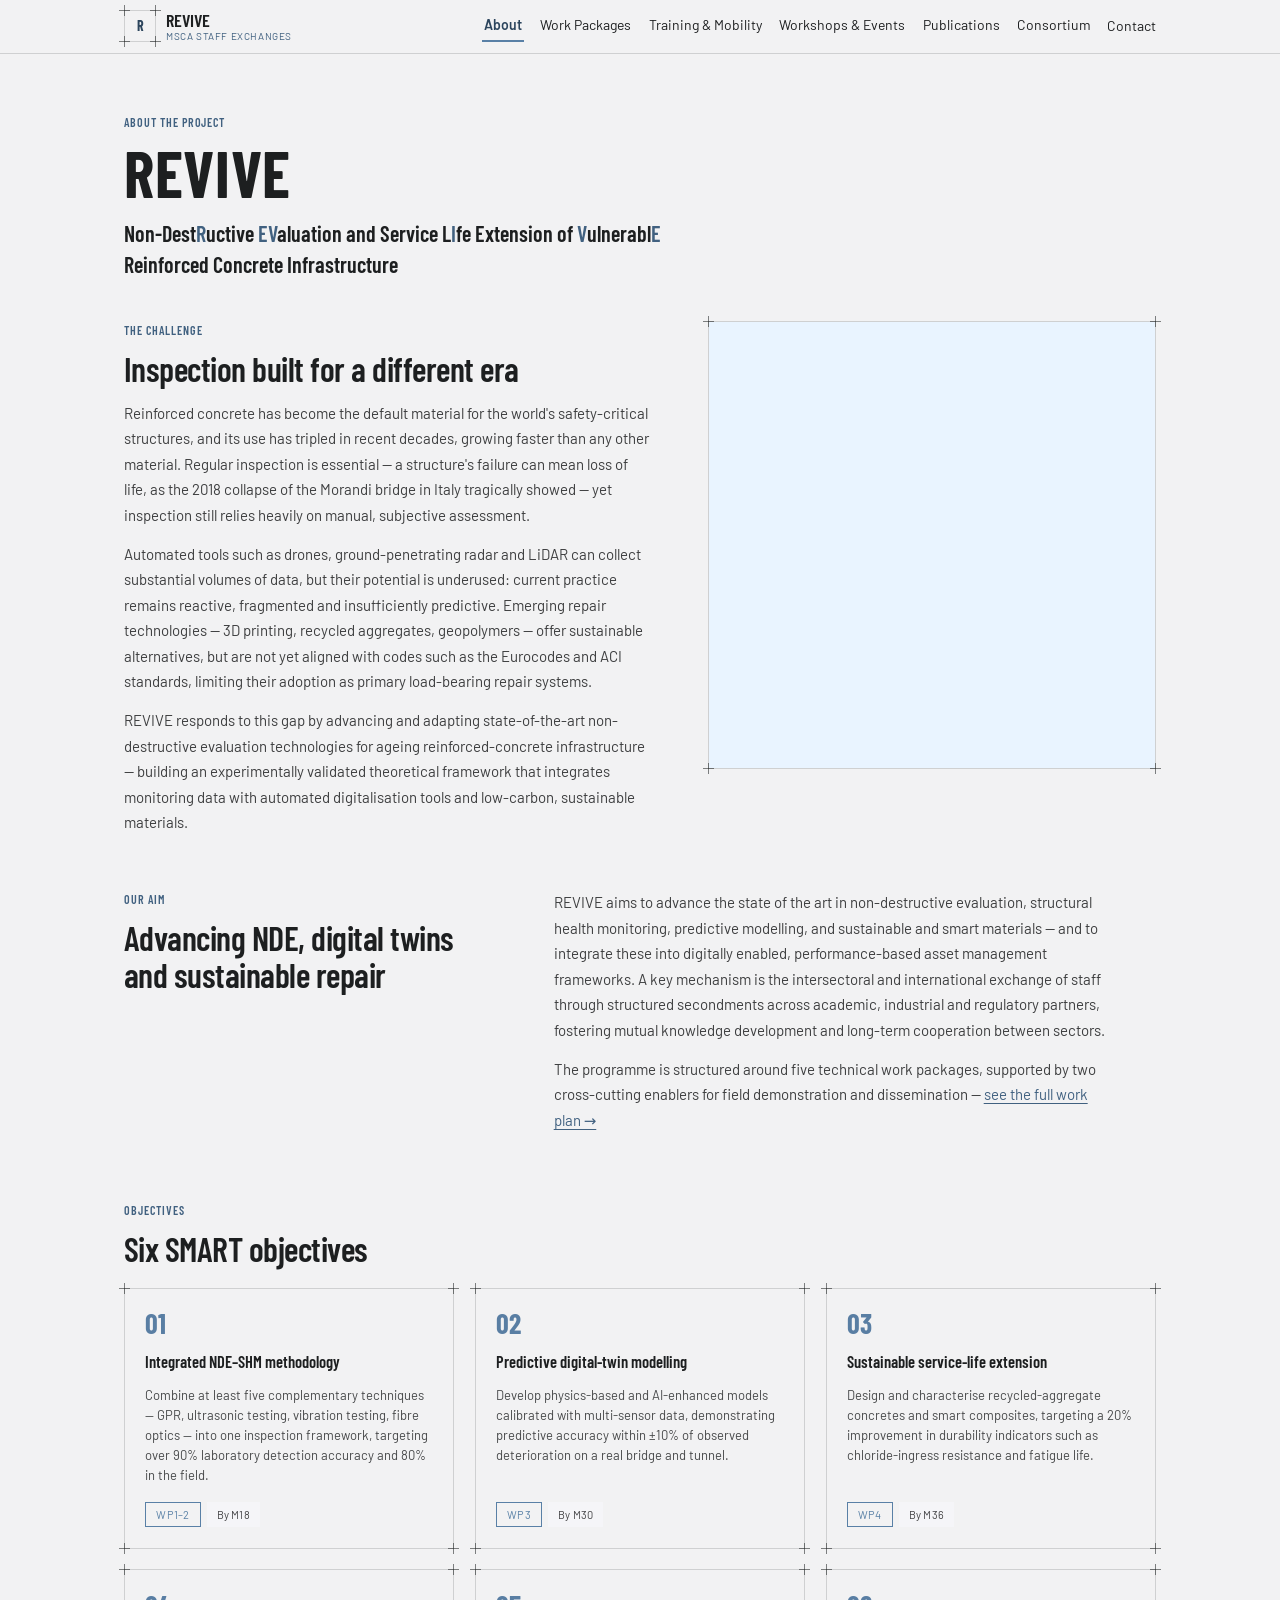
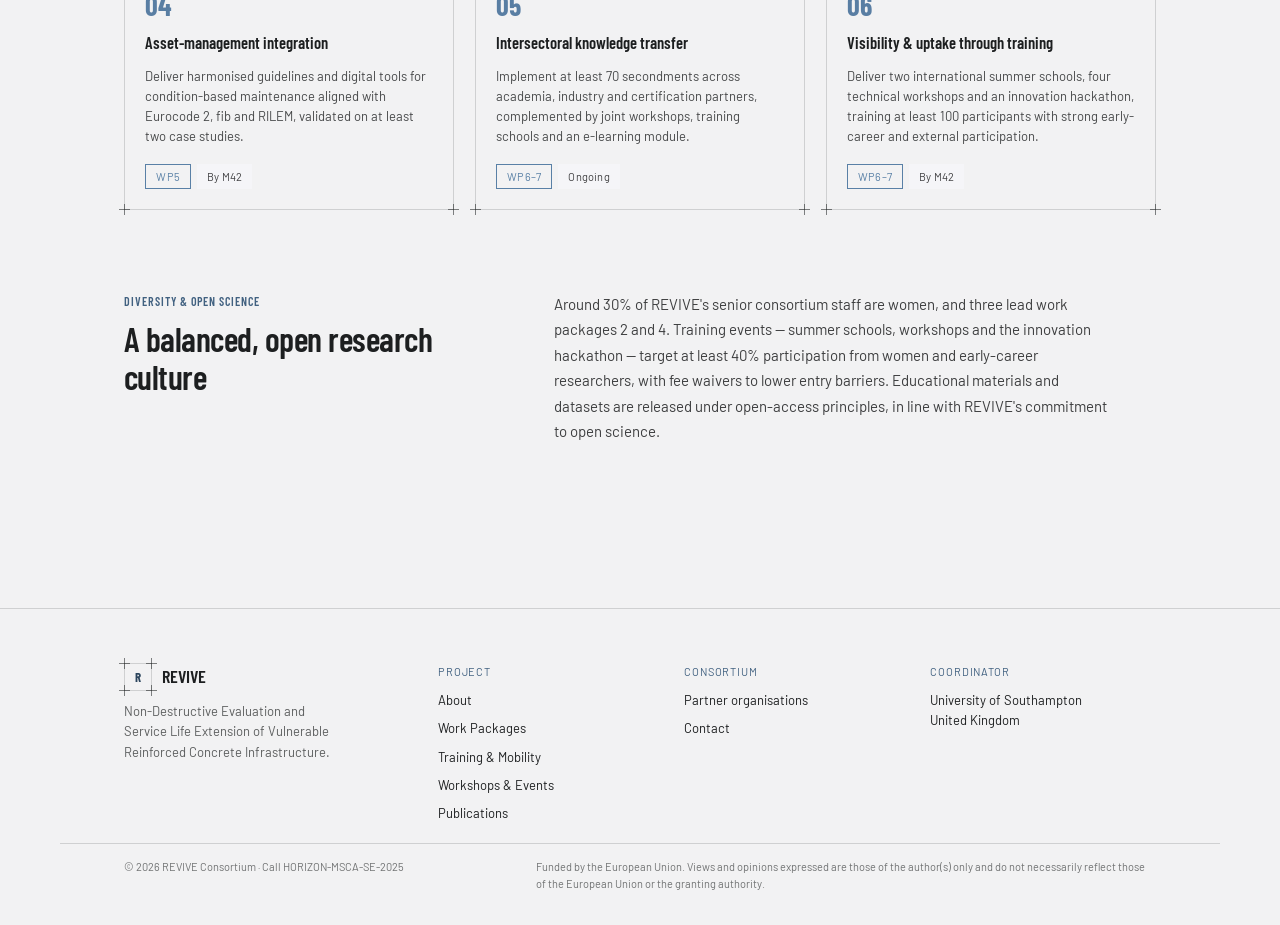
==== about.html @ 706a81e2 "Initial site upload" ====
<!DOCTYPE html>
<html lang="en">
<head>
<meta charset="utf-8">
<meta name="viewport" content="width=device-width, initial-scale=1">
<title>About the project — REVIVE</title>
<meta name="description" content="REVIVE is a Marie Sklodowska-Curie Staff Exchanges project (HORIZON-MSCA-SE-2025) advancing non-destructive evaluation, structural health monitoring and sustainable service-life extension of reinforced concrete infrastructure.">
<link rel="stylesheet" href="styles.css">
<style>
  body { margin: 0; }
  a:not(.btn):hover { color: var(--color-accent-900); }
  .hovercard { transition: border-color .15s ease; }
  .hovercard:hover { border-color: var(--color-accent); }
  img { max-width: 100%; }
  @media (max-width: 720px) {
    section[style*="grid-template-columns"] { grid-template-columns: 1fr !important; }
  }
</style>
</head>
<body>
<div data-screen-label="About">
<div style="border-bottom:1px solid var(--color-divider);background:var(--color-bg)">
  <nav class="nav" style="max-width:1160px;margin:0 auto;padding:var(--space-3) clamp(20px,5vw,64px);flex-wrap:wrap;row-gap:12px">
    <a href="index.html" style="display:flex;align-items:center;gap:10px;text-decoration:none;color:inherit;margin-right:auto">
      <span class="blueprint" style="position:relative;width:32px;height:32px;display:flex;align-items:center;justify-content:center;font-family:var(--font-heading);font-weight:700;font-size:14px;color:var(--color-accent-800);flex:none">
        <i class="corner tl"></i><i class="corner tr"></i><i class="corner bl"></i><i class="corner br"></i>R
      </span>
      <span style="display:flex;flex-direction:column;line-height:1.15">
        <span class="nav-brand" style="margin:0">REVIVE</span>
        <span style="font-size:10px;letter-spacing:.06em;text-transform:uppercase;color:var(--color-accent-700)">MSCA Staff Exchanges</span>
      </span>
    </a>
    <a href="about.html" style="font-size:14px;padding:4px 2px;text-decoration:none;color:var(--color-accent-800);border-bottom:2px solid var(--color-accent);font-weight:600">About</a>
    <a href="work-packages.html" style="font-size:14px;padding:4px 2px;text-decoration:none;color:var(--color-text);border-bottom:2px solid transparent;font-weight:400">Work Packages</a>
    <a href="training-mobility.html" style="font-size:14px;padding:4px 2px;text-decoration:none;color:var(--color-text);border-bottom:2px solid transparent;font-weight:400">Training &amp; Mobility</a>
    <a href="workshops-events.html" style="font-size:14px;padding:4px 2px;text-decoration:none;color:var(--color-text);border-bottom:2px solid transparent;font-weight:400">Workshops &amp; Events</a>
    <a href="publications.html" style="font-size:14px;padding:4px 2px;text-decoration:none;color:var(--color-text);border-bottom:2px solid transparent;font-weight:400">Publications</a>
    <a href="consortium.html" style="font-size:14px;padding:4px 2px;text-decoration:none;color:var(--color-text);border-bottom:2px solid transparent;font-weight:400">Consortium</a>
    <a href="contact.html" style="{{ contactStyle }}">Contact</a>
  </nav>
</div>

<section style="max-width:1160px;margin:0 auto;padding:calc(var(--space-8) * 2.2) clamp(20px,5vw,64px) calc(var(--space-8) * 1.5)">
  <span style="display:block;font-family:var(--font-heading);font-weight:600;font-size:12px;letter-spacing:.08em;text-transform:uppercase;color:var(--color-accent-700);margin-bottom:var(--space-3)">About the project</span>
  <h1 style="font-family:var(--font-heading);font-weight:700;text-transform:uppercase;font-size:clamp(40px,6vw,64px);line-height:0.98;letter-spacing:.01em;margin:0 0 var(--space-4);color:var(--color-text)">REVIVE</h1>
  <p style="font-family:var(--font-heading);font-weight:600;font-size:clamp(17px,2vw,22px);line-height:1.4;color:var(--color-text);margin:0;max-width:62ch">Non-Dest<span style="color:var(--color-accent-700)">R</span>uctive <span style="color:var(--color-accent-700)">E</span><span style="color:var(--color-accent-700)">V</span>aluation and Service L<span style="color:var(--color-accent-700)">I</span>fe Extension of <span style="color:var(--color-accent-700)">V</span>ulnerabl<span style="color:var(--color-accent-700)">E</span> Reinforced Concrete Infrastructure</p>
</section>

<section style="max-width:1160px;margin:0 auto;padding:0 clamp(20px,5vw,64px) calc(var(--space-8) * 2);display:grid;grid-template-columns:minmax(0,1fr) minmax(0,0.85fr);gap:clamp(24px,5vw,56px);align-items:start">
  <div>
    <span style="display:block;font-family:var(--font-heading);font-weight:600;font-size:12px;letter-spacing:.08em;text-transform:uppercase;color:var(--color-accent-700);margin-bottom:var(--space-3)">The challenge</span>
    <h2 style="font-size:clamp(26px,3.2vw,34px);margin:0 0 var(--space-4);line-height:1.1">Inspection built for a different era</h2>
    <p style="font-size:15px;line-height:1.7;color:color-mix(in srgb, var(--color-text) 85%, transparent);margin:0 0 var(--space-4)">Reinforced concrete has become the default material for the world's safety-critical structures, and its use has tripled in recent decades, growing faster than any other material. Regular inspection is essential — a structure's failure can mean loss of life, as the 2018 collapse of the Morandi bridge in Italy tragically showed — yet inspection still relies heavily on manual, subjective assessment.</p>
    <p style="font-size:15px;line-height:1.7;color:color-mix(in srgb, var(--color-text) 85%, transparent);margin:0 0 var(--space-4)">Automated tools such as drones, ground-penetrating radar and LiDAR can collect substantial volumes of data, but their potential is underused: current practice remains reactive, fragmented and insufficiently predictive. Emerging repair technologies — 3D printing, recycled aggregates, geopolymers — offer sustainable alternatives, but are not yet aligned with codes such as the Eurocodes and ACI standards, limiting their adoption as primary load-bearing repair systems.</p>
    <p style="font-size:15px;line-height:1.7;color:color-mix(in srgb, var(--color-text) 85%, transparent);margin:0">REVIVE responds to this gap by advancing and adapting state-of-the-art non-destructive evaluation technologies for ageing reinforced-concrete infrastructure — building an experimentally validated theoretical framework that integrates monitoring data with automated digitalisation tools and low-carbon, sustainable materials.</p>
  </div>
  <figure class="blueprint duotone" style="position:relative;margin:0;aspect-ratio:1/1">
    <i class="corner tl"></i><i class="corner tr"></i><i class="corner bl"></i><i class="corner br"></i>
    <img src="assets/about-photo.jpg" alt="Reinforced concrete inspection" style="width:100%;height:100%;object-fit:cover;display:block" onerror="this.style.display='none'">
  </figure>
</section>

<section style="max-width:1160px;margin:0 auto;padding:0 clamp(20px,5vw,64px) calc(var(--space-8) * 2.5);display:grid;grid-template-columns:minmax(0,0.85fr) minmax(0,1.4fr);gap:clamp(24px,5vw,64px)">
  <div>
    <span style="display:block;font-family:var(--font-heading);font-weight:600;font-size:12px;letter-spacing:.08em;text-transform:uppercase;color:var(--color-accent-700);margin-bottom:var(--space-3)">Our aim</span>
    <h2 style="font-size:clamp(26px,3.2vw,34px);margin:0;line-height:1.1">Advancing NDE, digital twins and sustainable repair</h2>
  </div>
  <div>
    <p style="font-size:15px;line-height:1.7;color:color-mix(in srgb, var(--color-text) 85%, transparent);margin:0 0 var(--space-4);max-width:70ch">REVIVE aims to advance the state of the art in non-destructive evaluation, structural health monitoring, predictive modelling, and sustainable and smart materials — and to integrate these into digitally enabled, performance-based asset management frameworks. A key mechanism is the intersectoral and international exchange of staff through structured secondments across academic, industrial and regulatory partners, fostering mutual knowledge development and long-term cooperation between sectors.</p>
    <p style="font-size:15px;line-height:1.7;color:color-mix(in srgb, var(--color-text) 85%, transparent);margin:0;max-width:70ch">The programme is structured around five technical work packages, supported by two cross-cutting enablers for field demonstration and dissemination — <a href="work-packages.html" style="color:var(--color-accent-700)">see the full work plan →</a></p>
  </div>
</section>

<section style="max-width:1160px;margin:0 auto;padding:0 clamp(20px,5vw,64px) calc(var(--space-8) * 3)">
  <span style="display:block;font-family:var(--font-heading);font-weight:600;font-size:12px;letter-spacing:.08em;text-transform:uppercase;color:var(--color-accent-700);margin-bottom:var(--space-3)">Objectives</span>
  <h2 style="font-size:clamp(26px,3.2vw,34px);margin:0 0 var(--space-6);line-height:1.1">Six SMART objectives</h2>
  <div style="display:grid;grid-template-columns:repeat(auto-fit,minmax(280px,1fr));gap:var(--space-6)">
    <div class="card blueprint" style="padding:var(--space-6)">
      <i class="corner tl"></i><i class="corner tr"></i><i class="corner bl"></i><i class="corner br"></i>
      <div style="font-family:var(--font-heading);font-weight:700;font-size:28px;color:var(--color-accent-600);line-height:1;margin-bottom:8px">01</div>
      <div class="card-title" style="font-size:16.5px">Integrated NDE–SHM methodology</div>
      <p class="card-body" style="font-size:13px;margin-top:6px">Combine at least five complementary techniques — GPR, ultrasonic testing, vibration testing, fibre optics — into one inspection framework, targeting over 90% laboratory detection accuracy and 80% in the field.</p>
      <div style="margin-top:var(--space-3);display:flex;gap:6px;flex-wrap:wrap"><span class="tag tag-outline">WP1–2</span><span class="tag tag-neutral">By M18</span></div>
    </div>
    <div class="card blueprint" style="padding:var(--space-6)">
      <i class="corner tl"></i><i class="corner tr"></i><i class="corner bl"></i><i class="corner br"></i>
      <div style="font-family:var(--font-heading);font-weight:700;font-size:28px;color:var(--color-accent-600);line-height:1;margin-bottom:8px">02</div>
      <div class="card-title" style="font-size:16.5px">Predictive digital-twin modelling</div>
      <p class="card-body" style="font-size:13px;margin-top:6px">Develop physics-based and AI-enhanced models calibrated with multi-sensor data, demonstrating predictive accuracy within ±10% of observed deterioration on a real bridge and tunnel.</p>
      <div style="margin-top:var(--space-3);display:flex;gap:6px;flex-wrap:wrap"><span class="tag tag-outline">WP3</span><span class="tag tag-neutral">By M30</span></div>
    </div>
    <div class="card blueprint" style="padding:var(--space-6)">
      <i class="corner tl"></i><i class="corner tr"></i><i class="corner bl"></i><i class="corner br"></i>
      <div style="font-family:var(--font-heading);font-weight:700;font-size:28px;color:var(--color-accent-600);line-height:1;margin-bottom:8px">03</div>
      <div class="card-title" style="font-size:16.5px">Sustainable service-life extension</div>
      <p class="card-body" style="font-size:13px;margin-top:6px">Design and characterise recycled-aggregate concretes and smart composites, targeting a 20% improvement in durability indicators such as chloride-ingress resistance and fatigue life.</p>
      <div style="margin-top:var(--space-3);display:flex;gap:6px;flex-wrap:wrap"><span class="tag tag-outline">WP4</span><span class="tag tag-neutral">By M36</span></div>
    </div>
    <div class="card blueprint" style="padding:var(--space-6)">
      <i class="corner tl"></i><i class="corner tr"></i><i class="corner bl"></i><i class="corner br"></i>
      <div style="font-family:var(--font-heading);font-weight:700;font-size:28px;color:var(--color-accent-600);line-height:1;margin-bottom:8px">04</div>
      <div class="card-title" style="font-size:16.5px">Asset-management integration</div>
      <p class="card-body" style="font-size:13px;margin-top:6px">Deliver harmonised guidelines and digital tools for condition-based maintenance aligned with Eurocode 2, fib and RILEM, validated on at least two case studies.</p>
      <div style="margin-top:var(--space-3);display:flex;gap:6px;flex-wrap:wrap"><span class="tag tag-outline">WP5</span><span class="tag tag-neutral">By M42</span></div>
    </div>
    <div class="card blueprint" style="padding:var(--space-6)">
      <i class="corner tl"></i><i class="corner tr"></i><i class="corner bl"></i><i class="corner br"></i>
      <div style="font-family:var(--font-heading);font-weight:700;font-size:28px;color:var(--color-accent-600);line-height:1;margin-bottom:8px">05</div>
      <div class="card-title" style="font-size:16.5px">Intersectoral knowledge transfer</div>
      <p class="card-body" style="font-size:13px;margin-top:6px">Implement at least 70 secondments across academia, industry and certification partners, complemented by joint workshops, training schools and an e-learning module.</p>
      <div style="margin-top:var(--space-3);display:flex;gap:6px;flex-wrap:wrap"><span class="tag tag-outline">WP6–7</span><span class="tag tag-neutral">Ongoing</span></div>
    </div>
    <div class="card blueprint" style="padding:var(--space-6)">
      <i class="corner tl"></i><i class="corner tr"></i><i class="corner bl"></i><i class="corner br"></i>
      <div style="font-family:var(--font-heading);font-weight:700;font-size:28px;color:var(--color-accent-600);line-height:1;margin-bottom:8px">06</div>
      <div class="card-title" style="font-size:16.5px">Visibility &amp; uptake through training</div>
      <p class="card-body" style="font-size:13px;margin-top:6px">Deliver two international summer schools, four technical workshops and an innovation hackathon, training at least 100 participants with strong early-career and external participation.</p>
      <div style="margin-top:var(--space-3);display:flex;gap:6px;flex-wrap:wrap"><span class="tag tag-outline">WP6–7</span><span class="tag tag-neutral">By M42</span></div>
    </div>
  </div>
</section>

<section style="max-width:1160px;margin:0 auto;padding:0 clamp(20px,5vw,64px) calc(var(--space-8) * 3);display:grid;grid-template-columns:minmax(0,0.85fr) minmax(0,1.4fr);gap:clamp(24px,5vw,64px)">
  <div>
    <span style="display:block;font-family:var(--font-heading);font-weight:600;font-size:12px;letter-spacing:.08em;text-transform:uppercase;color:var(--color-accent-700);margin-bottom:var(--space-3)">Diversity &amp; open science</span>
    <h2 style="font-size:clamp(26px,3.2vw,34px);margin:0;line-height:1.1">A balanced, open research culture</h2>
  </div>
  <div>
    <p style="font-size:15px;line-height:1.7;color:color-mix(in srgb, var(--color-text) 85%, transparent);margin:0;max-width:70ch">Around 30% of REVIVE's senior consortium staff are women, and three lead work packages 2 and 4. Training events — summer schools, workshops and the innovation hackathon — target at least 40% participation from women and early-career researchers, with fee waivers to lower entry barriers. Educational materials and datasets are released under open-access principles, in line with REVIVE's commitment to open science.</p>
  </div>
</section>

<div style="border-top:1px solid var(--color-divider);margin-top:calc(var(--space-8) * 3)">
  <div style="max-width:1160px;margin:0 auto;padding:calc(var(--space-8) * 2) clamp(20px,5vw,64px) var(--space-6);display:grid;grid-template-columns:1.3fr 1fr 1fr 1fr;gap:var(--space-8) var(--space-6)">
    <div>
      <div style="display:flex;align-items:center;gap:10px;margin-bottom:var(--space-3)">
        <span class="blueprint" style="position:relative;width:28px;height:28px;display:flex;align-items:center;justify-content:center;font-family:var(--font-heading);font-weight:700;font-size:13px;color:var(--color-accent-800);flex:none"><i class="corner tl"></i><i class="corner tr"></i><i class="corner bl"></i><i class="corner br"></i>R</span>
        <span class="nav-brand" style="margin:0">REVIVE</span>
      </div>
      <p style="font-size:13px;color:color-mix(in srgb, var(--color-text) 70%, transparent);max-width:32ch;margin:0">Non-Destructive Evaluation and Service Life Extension of Vulnerable Reinforced Concrete Infrastructure.</p>
    </div>
    <div>
      <div style="font-size:11px;letter-spacing:.08em;text-transform:uppercase;color:var(--color-accent-700);margin-bottom:var(--space-3)">Project</div>
      <div style="display:flex;flex-direction:column;gap:8px">
        <a href="about.html" style="font-size:13px;color:var(--color-text);text-decoration:none">About</a>
        <a href="work-packages.html" style="font-size:13px;color:var(--color-text);text-decoration:none">Work Packages</a>
        <a href="training-mobility.html" style="font-size:13px;color:var(--color-text);text-decoration:none">Training &amp; Mobility</a>
        <a href="workshops-events.html" style="font-size:13px;color:var(--color-text);text-decoration:none">Workshops &amp; Events</a>
        <a href="publications.html" style="font-size:13px;color:var(--color-text);text-decoration:none">Publications</a>
      </div>
    </div>
    <div>
      <div style="font-size:11px;letter-spacing:.08em;text-transform:uppercase;color:var(--color-accent-700);margin-bottom:var(--space-3)">Consortium</div>
      <div style="display:flex;flex-direction:column;gap:8px">
        <a href="consortium.html" style="font-size:13px;color:var(--color-text);text-decoration:none">Partner organisations</a>
        <a href="contact.html" style="font-size:13px;color:var(--color-text);text-decoration:none">Contact</a>
      </div>
    </div>
    <div>
      <div style="font-size:11px;letter-spacing:.08em;text-transform:uppercase;color:var(--color-accent-700);margin-bottom:var(--space-3)">Coordinator</div>
      <p style="font-size:13px;margin:0;color:var(--color-text)">University of Southampton<br/>United Kingdom</p>
    </div>
  </div>
  <div style="max-width:1160px;margin:0 auto;padding:var(--space-4) clamp(20px,5vw,64px) calc(var(--space-8) * 1.2);display:flex;justify-content:space-between;flex-wrap:wrap;gap:12px;border-top:1px solid var(--color-divider);font-size:11px;color:color-mix(in srgb, var(--color-text) 60%, transparent)">
    <span>© 2026 REVIVE Consortium · Call HORIZON-MSCA-SE-2025</span>
    <span style="max-width:620px">Funded by the European Union. Views and opinions expressed are those of the author(s) only and do not necessarily reflect those of the European Union or the granting authority.</span>
  </div>
</div>
</div>
</body>
</html>
---- styles.css ----
/* Industry — design-system tokens and component classes. This file is the source of truth for the system's look; retune it here and see readme.md. */
@import url('https://fonts.googleapis.com/css2?family=Barlow:wght@400;500;700&family=Barlow+Condensed:wght@400;600&display=swap');

:root {
  --color-bg: #f2f2f3;
  --color-surface: #e9e9ea;
  --color-text: #1d1f20;
  --color-accent: #5980a6;
  --color-accent-2: #728fab;
  --color-divider: color-mix(in srgb, #1d1f20 16%, transparent);

  /* Tonal ramps — generated in OKLCH on one shared lightness scale, so the
     same step of any role matches the others in visual value. */
  --color-neutral-100: #f5f5f8;
  --color-neutral-200: #e7e7ea;
  --color-neutral-300: #d4d4d7;
  --color-neutral-400: #b7b7ba;
  --color-neutral-500: #98989b;
  --color-neutral-600: #7a7a7d;
  --color-neutral-700: #5d5d60;
  --color-neutral-800: #424244;
  --color-neutral-900: #2b2b2d;

  --color-accent-100: #eef6ff;
  --color-accent-200: #d6ebff;
  --color-accent-300: #b5d9fd;
  --color-accent-400: #94bce3;
  --color-accent-500: #749dc4;
  --color-accent-600: #597ea3;
  --color-accent-700: #416180;
  --color-accent-800: #2c455d;
  --color-accent-900: #1d2d3d;

  --color-accent-2-100: #eef6ff;
  --color-accent-2-200: #d6ebff;
  --color-accent-2-300: #bdd8f2;
  --color-accent-2-400: #9ebbd8;
  --color-accent-2-500: #7e9cb8;
  --color-accent-2-600: #627d98;
  --color-accent-2-700: #486077;
  --color-accent-2-800: #314457;
  --color-accent-2-900: #1f2d3a;

  --font-heading: "Barlow Condensed", system-ui, sans-serif;
  --font-heading-weight: 600;
  --font-body: "Barlow", system-ui, sans-serif;

  --space-1: 3.4px;
  --space-2: 6.8px;
  --space-3: 10.2px;
  --space-4: 13.6px;
  --space-6: 20.4px;
  --space-8: 27.2px;

  --radius-sm: 2px;
  --radius-md: 4px;
  --radius-lg: 7px;

  /* Elevation — derived from the ground: soft ink-tinted shadows on a
     light theme, a hairline edge + ambient darkness on a dark one. */
  --shadow-sm: 0 1px 2px color-mix(in srgb, #2b2b2d 14%, transparent);
  --shadow-md: 0 3px 10px color-mix(in srgb, #2b2b2d 16%, transparent);
  --shadow-lg: 0 12px 32px color-mix(in srgb, #2b2b2d 22%, transparent);
}

body {
  background: var(--color-bg);
  color: var(--color-text);
  font-family: var(--font-body);
}
h1, h2, h3, h4 { font-family: var(--font-heading); font-weight: var(--font-heading-weight); }

.blueprint {
  position: relative;
  border: 1px solid var(--color-divider);
  border-radius: 0;
}
/* The overlay image treatments (halftone, duotone) clip their overlay
   (overflow:hidden); a blueprint wrapper draws its registration marks
   outside the box, so when both classes share a wrapper the frame must
   win. */
.blueprint.halftone, .blueprint.plate, .blueprint.duotone { overflow: visible; }
.blueprint > .corner {
  position: absolute; width: 11px; height: 11px;
  color: color-mix(in srgb, var(--color-text) 55%, transparent);
}
.blueprint > .corner::before, .blueprint > .corner::after {
  content: ""; position: absolute; background: currentColor;
}
.blueprint > .corner::before { left: 5px; top: 0; width: 1px; height: 100%; }
.blueprint > .corner::after  { top: 5px; left: 0; width: 100%; height: 1px; }
.blueprint > .corner.tl { top: -6px; left: -6px; }
.blueprint > .corner.tr { top: -6px; right: -6px; }
.blueprint > .corner.bl { bottom: -6px; left: -6px; }
.blueprint > .corner.br { bottom: -6px; right: -6px; }

.duotone{position:relative;overflow:hidden}
.duotone::after{content:"";position:absolute;inset:0;pointer-events:none;
  background:var(--color-accent);mix-blend-mode:color}

/* ══════════════════════════════════════════════════════════════════════════
   Components — built with the tokens above. Plain CSS
   on plain HTML: no JavaScript, no build step. Each class is documented in
   readme.md and demonstrated in foundations/ and components/.
   ══════════════════════════════════════════════════════════════════════ */

*, *::before, *::after { box-sizing: border-box; }
body { margin: 0; font-size: 15px; line-height: 1.55; font-weight: 400; }
h1, h2, h3, h4, h5, h6 {
  font-family: var(--font-heading); font-weight: var(--font-heading-weight);
  line-height: 1.12; letter-spacing: -0.015em; margin: 0 0 var(--space-2);
}
h1 { font-size: 42px; }
h2 { font-size: 32px; }
h3 { font-size: 25px; }
h4 { font-size: 20px; }
h5 { font-size: 16px; }
h6 { font-size: 13px; }
h6 { letter-spacing: 0.08em; text-transform: uppercase; }
p { margin: 0 0 var(--space-3); }
a { color: var(--color-accent); text-underline-offset: 3px; }
img { display: block; max-width: 100%; }
figure { margin: 0; }
figcaption {
  font-size: 11px; margin-top: var(--space-1);
  color: color-mix(in srgb, var(--color-text) 55%, transparent);
}
.text-muted { color: color-mix(in srgb, var(--color-text) 55%, transparent); }
:focus { outline: none; }
:focus-visible { outline: 2px solid var(--color-accent); outline-offset: 2px; }
::selection { background: color-mix(in srgb, var(--color-accent) 30%, transparent); }

/* — rules — */
.hr {
  height: 1px; border: 0; margin: var(--space-4) 0;
  background: var(--color-divider);
}

/* — buttons — */
.btn {
  display: inline-flex; align-items: center; justify-content: center; gap: 6px;
  cursor: pointer; text-decoration: none;
  font-family: var(--font-heading); font-weight: var(--font-heading-weight);
  font-size: 14px; line-height: 1.2; color: var(--color-text); /* matches the .input's 14px —
     the pair sits side by side in sign-up rows */
  background: transparent; border: 1px solid transparent;
  padding: var(--space-2) calc(var(--space-3) * 1.2);
  border-radius: var(--radius-md);
}
.btn svg { display: block; }
.btn:disabled { opacity: 0.45; cursor: not-allowed; }
.btn-primary { background: var(--color-accent); color: var(--color-bg); }
.btn-primary:hover { background: var(--color-accent-600); }
.btn-primary:active { background: var(--color-accent-700); }
.btn-secondary { border-color: var(--color-divider); }
.btn-secondary:hover { background: color-mix(in srgb, var(--color-text) 7%, transparent); }
.btn-secondary:active { background: color-mix(in srgb, var(--color-text) 14%, transparent); }
.btn-ghost { color: var(--color-accent); padding-inline: var(--space-1); }
.btn-ghost:hover { background: color-mix(in srgb, var(--color-accent) 10%, transparent); }
.btn-ghost:active { background: color-mix(in srgb, var(--color-accent) 18%, transparent); }
.btn-icon { width: 36px; height: 36px; padding: 0; }
.btn-block { width: 100%; margin-top: var(--space-2); }

/* — forms — */
.field > label {
  display: block; font-size: 12px; margin-bottom: 5px;
  color: color-mix(in srgb, var(--color-text) 70%, transparent);
}
.input {
  width: 100%; min-height: 36px; padding: 6px 10px; font: inherit;
  font-size: 14px; color: var(--color-text); caret-color: var(--color-accent);
  background: var(--color-surface);
  border: 1px solid var(--color-divider); border-radius: var(--radius-md);
}
.input:hover { border-color: color-mix(in srgb, var(--color-text) 45%, transparent); }
.input:focus-visible { border-color: var(--color-accent); outline-offset: 0; }
textarea.input { min-height: 90px; resize: vertical; }
.radio { display: inline-flex; align-items: center; gap: 8px; cursor: pointer; font-size: 14px; }
.radio input, .seg-opt input {
  position: absolute; opacity: 0; width: 0; height: 0; pointer-events: none;
}
.radio .dot {
  width: 16px; height: 16px; flex: none; border-radius: 50%;
  border: 1.5px solid var(--color-divider);
}
.radio:hover .dot { border-color: var(--color-accent); }
.radio input:checked + .dot {
  border-color: var(--color-accent); background: var(--color-accent);
  box-shadow: inset 0 0 0 4px var(--color-bg);
}
.radio input:focus-visible + .dot { outline: 2px solid var(--color-accent); outline-offset: 2px; }
.seg {
  display: inline-flex; overflow: hidden;
  border: 1px solid var(--color-divider); border-radius: var(--radius-md);
}
.seg-opt {
  display: inline-flex; align-items: center; gap: 6px;
  padding: 7px 12px; font-size: 13px; cursor: pointer;
}
.seg-opt + .seg-opt { border-left: 1px solid var(--color-divider); }
.seg-opt:has(input:checked) { background: var(--color-accent); color: var(--color-bg); }
.seg-opt:not(:has(input:checked)):hover { background: color-mix(in srgb, var(--color-text) 7%, transparent); }
.seg-opt:has(input:focus-visible) { outline: 2px solid var(--color-accent); outline-offset: -2px; }

/* — cards — */
.card {
  display: flex; flex-direction: column; gap: var(--space-2);
  padding: var(--space-3); border-radius: var(--radius-md); background: var(--color-surface);
}
.card-kicker { font-size: 10px; letter-spacing: 0.1em; text-transform: uppercase; color: var(--color-accent); }
.card-title {
  font-family: var(--font-heading); font-weight: var(--font-heading-weight);
  font-size: 17px; line-height: 1.2;
}
.card-body { margin: 0; font-size: 13px; opacity: 0.8; flex: 1; }
.card-meta {
  display: flex; align-items: center; gap: 6px; font-size: 11px;
  color: color-mix(in srgb, var(--color-text) 50%, transparent);
}
.elev-sm { box-shadow: var(--shadow-sm); }
.elev-md { box-shadow: var(--shadow-md); }
.elev-lg { box-shadow: var(--shadow-lg); }

/* — tags — */
.tag {
  display: inline-flex; align-items: center; font-size: 11px;
  letter-spacing: 0.02em; padding: 3px 10px;
  border-radius: calc(var(--radius-md) * 0.75);
}
.tag-accent { background: var(--color-accent-100); color: var(--color-accent-800); }
.tag-accent-2 { background: var(--color-accent-2-100); color: var(--color-accent-2-800); }
.tag-neutral { background: var(--color-neutral-100); color: var(--color-neutral-800); }
.tag-outline { border: 1px solid var(--color-accent); color: var(--color-accent); }

/* — navigation — */
.nav {
  display: flex; align-items: center; gap: var(--space-4);
  padding: var(--space-3) var(--space-4);
  border-bottom: none;
}
.nav-brand {
  font-family: var(--font-heading); font-weight: var(--font-heading-weight);
  font-size: 18px; margin-right: auto;
}
.nav a { color: inherit; text-decoration: none; font-size: 14px; }
.nav a:hover, .nav a[aria-current='page'] { color: var(--color-accent); }

/* — tables — */
.table { width: 100%; border-collapse: collapse; font-size: 14px; }
.table th {
  text-align: left; font-size: 11px; letter-spacing: 0.08em; text-transform: uppercase;
  color: color-mix(in srgb, var(--color-text) 60%, transparent);
  padding: var(--space-2); border-bottom: 1px solid var(--color-divider);
}
.table td {
  padding: var(--space-2);
  border-bottom: 1px solid color-mix(in srgb, var(--color-text) 8%, transparent);
}
.table tbody tr:hover { background: color-mix(in srgb, var(--color-text) 4%, transparent); }

/* — dialog — */
.dialog-backdrop {
  position: fixed; inset: 0; display: grid; place-items: center;
  padding: var(--space-4);
  background: color-mix(in srgb, var(--color-neutral-900) 50%, transparent);
}
.dialog {
  width: min(440px, 100%); display: flex; flex-direction: column; gap: var(--space-3);
  padding: var(--space-4); border-radius: var(--radius-lg);
  background: var(--color-surface); box-shadow: var(--shadow-lg);
}
.dialog-title {
  font-family: var(--font-heading); font-weight: var(--font-heading-weight);
  font-size: 20px;
}
.dialog-body { font-size: 14px; opacity: 0.85; }
.dialog-actions { display: flex; justify-content: flex-end; gap: var(--space-2); margin-top: var(--space-2); }

/* — blueprint frame: components are wireframe objects (see .blueprint
     and .corner above) — square, transparent, hairline-bordered — */
.card, .btn, .input, .tag, .seg, .dialog { border-radius: 0; }
.card, .dialog { background: transparent; border: 1px solid var(--color-divider); }
.btn { border: 1px solid var(--color-divider); }
.btn-primary { border-color: var(--color-accent); }
.btn-ghost { border-color: transparent; }
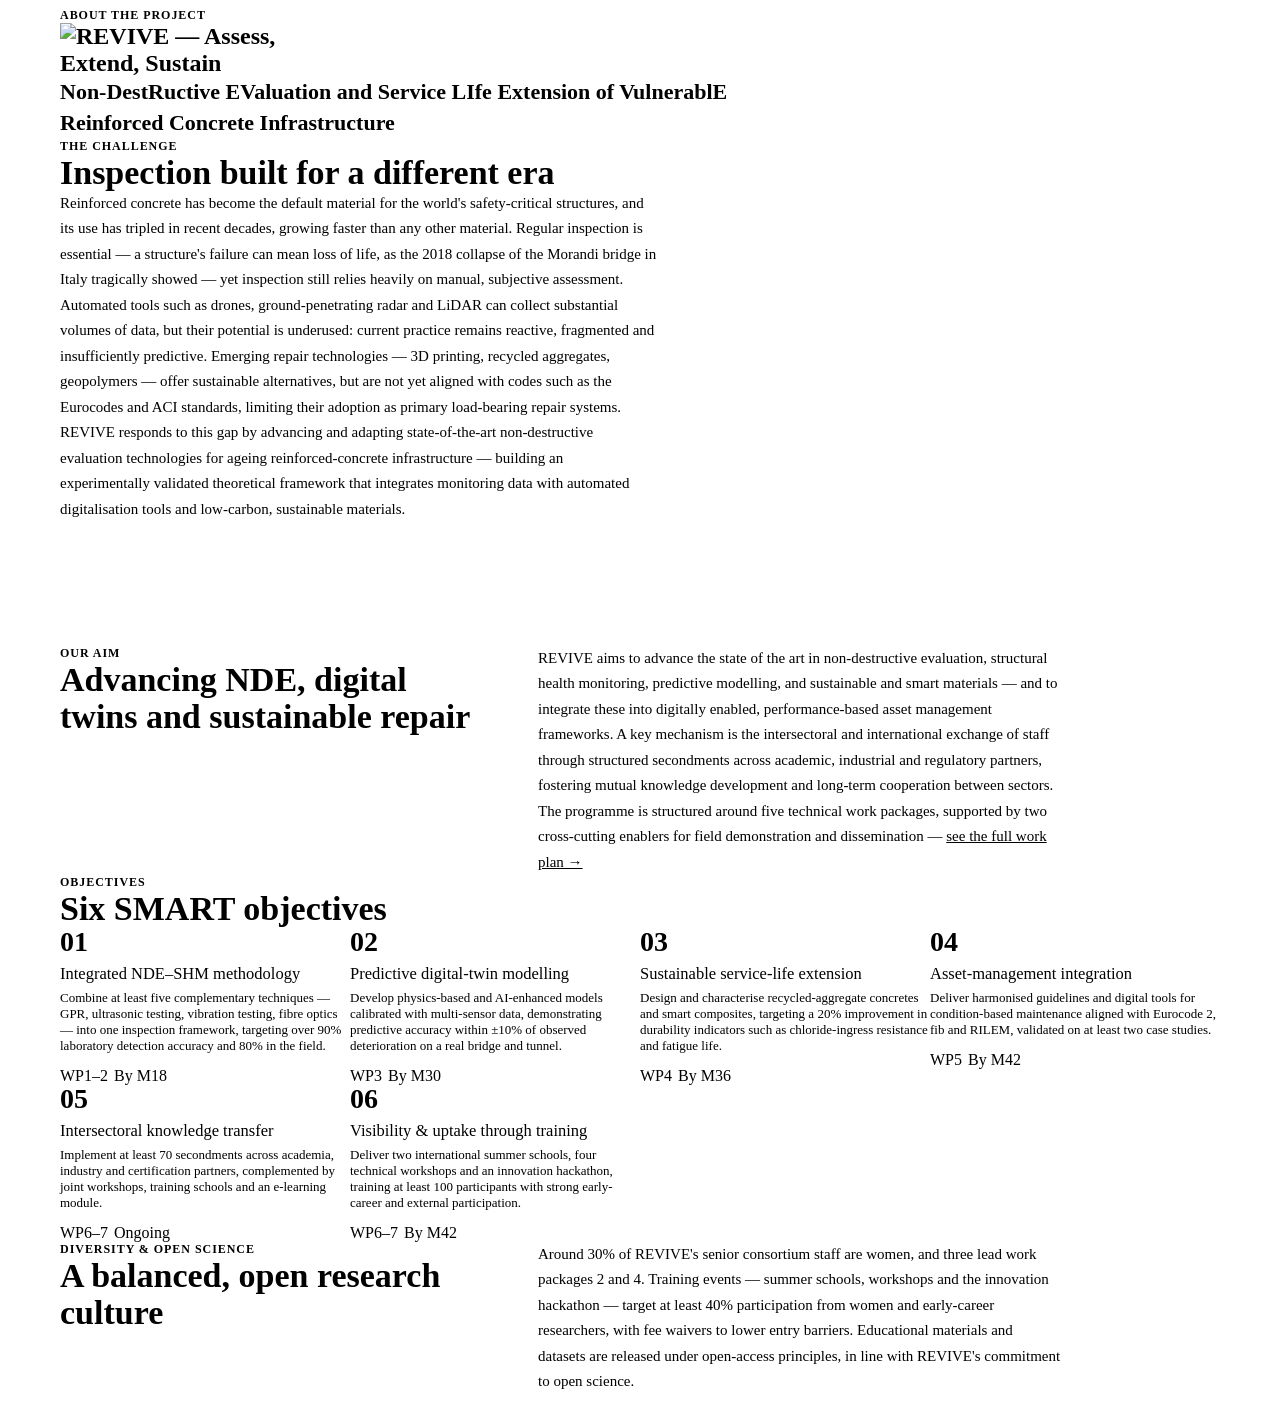
==== commit 4130c3a8: "Add files via upload" ====
--- a/about.html
+++ b/about.html
@@ -1,50 +1,28 @@
 <!DOCTYPE html>
-<html lang="en">
+<html>
 <head>
 <meta charset="utf-8">
 <meta name="viewport" content="width=device-width, initial-scale=1">
-<title>About the project — REVIVE</title>
-<meta name="description" content="REVIVE is a Marie Sklodowska-Curie Staff Exchanges project (HORIZON-MSCA-SE-2025) advancing non-destructive evaluation, structural health monitoring and sustainable service-life extension of reinforced concrete infrastructure.">
-<link rel="stylesheet" href="styles.css">
-<style>
-  body { margin: 0; }
-  a:not(.btn):hover { color: var(--color-accent-900); }
-  .hovercard { transition: border-color .15s ease; }
-  .hovercard:hover { border-color: var(--color-accent); }
-  img { max-width: 100%; }
-  @media (max-width: 720px) {
-    section[style*="grid-template-columns"] { grid-template-columns: 1fr !important; }
-  }
-</style>
+<script src="./support.js"></script>
 </head>
 <body>
+<x-dc>
+<helmet>
+<link rel="stylesheet" href="_ds/industry-20da007e-4893-48c0-bd95-e03419e11829/styles.css">
+<script src="_ds/industry-20da007e-4893-48c0-bd95-e03419e11829/_ds_bundle.js"></script>
+<link rel="stylesheet" href="theme-revive.css">
+<script src="./image-slot.js"></script>
+</helmet>
 <div data-screen-label="About">
-<div style="border-bottom:1px solid var(--color-divider);background:var(--color-bg)">
-  <nav class="nav" style="max-width:1160px;margin:0 auto;padding:var(--space-3) clamp(20px,5vw,64px);flex-wrap:wrap;row-gap:12px">
-    <a href="index.html" style="display:flex;align-items:center;gap:10px;text-decoration:none;color:inherit;margin-right:auto">
-      <span class="blueprint" style="position:relative;width:32px;height:32px;display:flex;align-items:center;justify-content:center;font-family:var(--font-heading);font-weight:700;font-size:14px;color:var(--color-accent-800);flex:none">
-        <i class="corner tl"></i><i class="corner tr"></i><i class="corner bl"></i><i class="corner br"></i>R
-      </span>
-      <span style="display:flex;flex-direction:column;line-height:1.15">
-        <span class="nav-brand" style="margin:0">REVIVE</span>
-        <span style="font-size:10px;letter-spacing:.06em;text-transform:uppercase;color:var(--color-accent-700)">MSCA Staff Exchanges</span>
-      </span>
-    </a>
-    <a href="about.html" style="font-size:14px;padding:4px 2px;text-decoration:none;color:var(--color-accent-800);border-bottom:2px solid var(--color-accent);font-weight:600">About</a>
-    <a href="work-packages.html" style="font-size:14px;padding:4px 2px;text-decoration:none;color:var(--color-text);border-bottom:2px solid transparent;font-weight:400">Work Packages</a>
-    <a href="training-mobility.html" style="font-size:14px;padding:4px 2px;text-decoration:none;color:var(--color-text);border-bottom:2px solid transparent;font-weight:400">Training &amp; Mobility</a>
-    <a href="workshops-events.html" style="font-size:14px;padding:4px 2px;text-decoration:none;color:var(--color-text);border-bottom:2px solid transparent;font-weight:400">Workshops &amp; Events</a>
-    <a href="publications.html" style="font-size:14px;padding:4px 2px;text-decoration:none;color:var(--color-text);border-bottom:2px solid transparent;font-weight:400">Publications</a>
-    <a href="consortium.html" style="font-size:14px;padding:4px 2px;text-decoration:none;color:var(--color-text);border-bottom:2px solid transparent;font-weight:400">Consortium</a>
-    <a href="contact.html" style="{{ contactStyle }}">Contact</a>
-  </nav>
-</div>
+<dc-import name="Nav" active="about" hint-size="100%,64px"></dc-import>
 
+<div class="gridhead" style="position:relative;isolation:isolate;border-bottom:1px solid var(--color-divider)" style-before="content:'';position:absolute;inset:0;z-index:-1;background-image:linear-gradient(to right,var(--color-divider) 1px,transparent 1px),linear-gradient(to bottom,var(--color-divider) 1px,transparent 1px);background-size:48px 48px;-webkit-mask-image:linear-gradient(to bottom,rgba(0,0,0,0.7),transparent 90%);mask-image:linear-gradient(to bottom,rgba(0,0,0,0.7),transparent 90%)">
 <section style="max-width:1160px;margin:0 auto;padding:calc(var(--space-8) * 2.2) clamp(20px,5vw,64px) calc(var(--space-8) * 1.5)">
   <span style="display:block;font-family:var(--font-heading);font-weight:600;font-size:12px;letter-spacing:.08em;text-transform:uppercase;color:var(--color-accent-700);margin-bottom:var(--space-3)">About the project</span>
-  <h1 style="font-family:var(--font-heading);font-weight:700;text-transform:uppercase;font-size:clamp(40px,6vw,64px);line-height:0.98;letter-spacing:.01em;margin:0 0 var(--space-4);color:var(--color-text)">REVIVE</h1>
-  <p style="font-family:var(--font-heading);font-weight:600;font-size:clamp(17px,2vw,22px);line-height:1.4;color:var(--color-text);margin:0;max-width:62ch">Non-Dest<span style="color:var(--color-accent-700)">R</span>uctive <span style="color:var(--color-accent-700)">E</span><span style="color:var(--color-accent-700)">V</span>aluation and Service L<span style="color:var(--color-accent-700)">I</span>fe Extension of <span style="color:var(--color-accent-700)">V</span>ulnerabl<span style="color:var(--color-accent-700)">E</span> Reinforced Concrete Infrastructure</p>
+  <h1 style="margin:0 0 var(--space-5)"><img src="assets/revive-logo.png" alt="REVIVE — Assess, Extend, Sustain" style="width:clamp(200px,24vw,300px);height:auto;display:block"/></h1>
+  <p style="font-family:var(--font-heading);font-weight:600;font-size:clamp(17px,2vw,22px);line-height:1.4;color:var(--color-text);margin:0;max-width:62ch">Non-Dest<span style="color:var(--color-revive-green)">R</span>uctive <span style="color:var(--color-revive-green)">E</span><span style="color:var(--color-revive-green)">V</span>aluation and Service L<span style="color:var(--color-revive-green)">I</span>fe Extension of <span style="color:var(--color-revive-green)">V</span>ulnerabl<span style="color:var(--color-revive-green)">E</span> Reinforced Concrete Infrastructure</p>
 </section>
+</div>
 
 <section style="max-width:1160px;margin:0 auto;padding:0 clamp(20px,5vw,64px) calc(var(--space-8) * 2);display:grid;grid-template-columns:minmax(0,1fr) minmax(0,0.85fr);gap:clamp(24px,5vw,56px);align-items:start">
   <div>
@@ -56,7 +34,7 @@
   </div>
   <figure class="blueprint duotone" style="position:relative;margin:0;aspect-ratio:1/1">
     <i class="corner tl"></i><i class="corner tr"></i><i class="corner bl"></i><i class="corner br"></i>
-    <img src="assets/about-photo.jpg" alt="Reinforced concrete inspection" style="width:100%;height:100%;object-fit:cover;display:block" onerror="this.style.display='none'">
+    <image-slot id="about-photo" shape="rect" placeholder="Photo — reinforcement corrosion or a structural inspection in progress" style="width:100%;height:100%"></image-slot>
   </figure>
 </section>
 
@@ -67,7 +45,7 @@
   </div>
   <div>
     <p style="font-size:15px;line-height:1.7;color:color-mix(in srgb, var(--color-text) 85%, transparent);margin:0 0 var(--space-4);max-width:70ch">REVIVE aims to advance the state of the art in non-destructive evaluation, structural health monitoring, predictive modelling, and sustainable and smart materials — and to integrate these into digitally enabled, performance-based asset management frameworks. A key mechanism is the intersectoral and international exchange of staff through structured secondments across academic, industrial and regulatory partners, fostering mutual knowledge development and long-term cooperation between sectors.</p>
-    <p style="font-size:15px;line-height:1.7;color:color-mix(in srgb, var(--color-text) 85%, transparent);margin:0;max-width:70ch">The programme is structured around five technical work packages, supported by two cross-cutting enablers for field demonstration and dissemination — <a href="work-packages.html" style="color:var(--color-accent-700)">see the full work plan →</a></p>
+    <p style="font-size:15px;line-height:1.7;color:color-mix(in srgb, var(--color-text) 85%, transparent);margin:0;max-width:70ch">The programme is structured around five technical work packages, supported by two cross-cutting enablers for field demonstration and dissemination — <a href="WorkPackages.dc.html" style="color:var(--color-accent-700)">see the full work plan →</a></p>
   </div>
 </section>
 
@@ -75,42 +53,42 @@
   <span style="display:block;font-family:var(--font-heading);font-weight:600;font-size:12px;letter-spacing:.08em;text-transform:uppercase;color:var(--color-accent-700);margin-bottom:var(--space-3)">Objectives</span>
   <h2 style="font-size:clamp(26px,3.2vw,34px);margin:0 0 var(--space-6);line-height:1.1">Six SMART objectives</h2>
   <div style="display:grid;grid-template-columns:repeat(auto-fit,minmax(280px,1fr));gap:var(--space-6)">
-    <div class="card blueprint" style="padding:var(--space-6)">
+    <div class="card blueprint" style="padding:var(--space-6);transition:border-color .18s ease,box-shadow .18s ease,transform .18s ease" style-hover="border-color:var(--color-accent);box-shadow:var(--shadow-md);transform:translateY(-3px)">
       <i class="corner tl"></i><i class="corner tr"></i><i class="corner bl"></i><i class="corner br"></i>
       <div style="font-family:var(--font-heading);font-weight:700;font-size:28px;color:var(--color-accent-600);line-height:1;margin-bottom:8px">01</div>
       <div class="card-title" style="font-size:16.5px">Integrated NDE–SHM methodology</div>
       <p class="card-body" style="font-size:13px;margin-top:6px">Combine at least five complementary techniques — GPR, ultrasonic testing, vibration testing, fibre optics — into one inspection framework, targeting over 90% laboratory detection accuracy and 80% in the field.</p>
       <div style="margin-top:var(--space-3);display:flex;gap:6px;flex-wrap:wrap"><span class="tag tag-outline">WP1–2</span><span class="tag tag-neutral">By M18</span></div>
     </div>
-    <div class="card blueprint" style="padding:var(--space-6)">
+    <div class="card blueprint" style="padding:var(--space-6);transition:border-color .18s ease,box-shadow .18s ease,transform .18s ease" style-hover="border-color:var(--color-accent);box-shadow:var(--shadow-md);transform:translateY(-3px)">
       <i class="corner tl"></i><i class="corner tr"></i><i class="corner bl"></i><i class="corner br"></i>
       <div style="font-family:var(--font-heading);font-weight:700;font-size:28px;color:var(--color-accent-600);line-height:1;margin-bottom:8px">02</div>
       <div class="card-title" style="font-size:16.5px">Predictive digital-twin modelling</div>
       <p class="card-body" style="font-size:13px;margin-top:6px">Develop physics-based and AI-enhanced models calibrated with multi-sensor data, demonstrating predictive accuracy within ±10% of observed deterioration on a real bridge and tunnel.</p>
       <div style="margin-top:var(--space-3);display:flex;gap:6px;flex-wrap:wrap"><span class="tag tag-outline">WP3</span><span class="tag tag-neutral">By M30</span></div>
     </div>
-    <div class="card blueprint" style="padding:var(--space-6)">
+    <div class="card blueprint" style="padding:var(--space-6);transition:border-color .18s ease,box-shadow .18s ease,transform .18s ease" style-hover="border-color:var(--color-accent);box-shadow:var(--shadow-md);transform:translateY(-3px)">
       <i class="corner tl"></i><i class="corner tr"></i><i class="corner bl"></i><i class="corner br"></i>
       <div style="font-family:var(--font-heading);font-weight:700;font-size:28px;color:var(--color-accent-600);line-height:1;margin-bottom:8px">03</div>
       <div class="card-title" style="font-size:16.5px">Sustainable service-life extension</div>
       <p class="card-body" style="font-size:13px;margin-top:6px">Design and characterise recycled-aggregate concretes and smart composites, targeting a 20% improvement in durability indicators such as chloride-ingress resistance and fatigue life.</p>
       <div style="margin-top:var(--space-3);display:flex;gap:6px;flex-wrap:wrap"><span class="tag tag-outline">WP4</span><span class="tag tag-neutral">By M36</span></div>
     </div>
-    <div class="card blueprint" style="padding:var(--space-6)">
+    <div class="card blueprint" style="padding:var(--space-6);transition:border-color .18s ease,box-shadow .18s ease,transform .18s ease" style-hover="border-color:var(--color-accent);box-shadow:var(--shadow-md);transform:translateY(-3px)">
       <i class="corner tl"></i><i class="corner tr"></i><i class="corner bl"></i><i class="corner br"></i>
       <div style="font-family:var(--font-heading);font-weight:700;font-size:28px;color:var(--color-accent-600);line-height:1;margin-bottom:8px">04</div>
       <div class="card-title" style="font-size:16.5px">Asset-management integration</div>
       <p class="card-body" style="font-size:13px;margin-top:6px">Deliver harmonised guidelines and digital tools for condition-based maintenance aligned with Eurocode 2, fib and RILEM, validated on at least two case studies.</p>
       <div style="margin-top:var(--space-3);display:flex;gap:6px;flex-wrap:wrap"><span class="tag tag-outline">WP5</span><span class="tag tag-neutral">By M42</span></div>
     </div>
-    <div class="card blueprint" style="padding:var(--space-6)">
+    <div class="card blueprint" style="padding:var(--space-6);transition:border-color .18s ease,box-shadow .18s ease,transform .18s ease" style-hover="border-color:var(--color-accent);box-shadow:var(--shadow-md);transform:translateY(-3px)">
       <i class="corner tl"></i><i class="corner tr"></i><i class="corner bl"></i><i class="corner br"></i>
       <div style="font-family:var(--font-heading);font-weight:700;font-size:28px;color:var(--color-accent-600);line-height:1;margin-bottom:8px">05</div>
       <div class="card-title" style="font-size:16.5px">Intersectoral knowledge transfer</div>
       <p class="card-body" style="font-size:13px;margin-top:6px">Implement at least 70 secondments across academia, industry and certification partners, complemented by joint workshops, training schools and an e-learning module.</p>
       <div style="margin-top:var(--space-3);display:flex;gap:6px;flex-wrap:wrap"><span class="tag tag-outline">WP6–7</span><span class="tag tag-neutral">Ongoing</span></div>
     </div>
-    <div class="card blueprint" style="padding:var(--space-6)">
+    <div class="card blueprint" style="padding:var(--space-6);transition:border-color .18s ease,box-shadow .18s ease,transform .18s ease" style-hover="border-color:var(--color-accent);box-shadow:var(--shadow-md);transform:translateY(-3px)">
       <i class="corner tl"></i><i class="corner tr"></i><i class="corner bl"></i><i class="corner br"></i>
       <div style="font-family:var(--font-heading);font-weight:700;font-size:28px;color:var(--color-accent-600);line-height:1;margin-bottom:8px">06</div>
       <div class="card-title" style="font-size:16.5px">Visibility &amp; uptake through training</div>
@@ -130,42 +108,8 @@
   </div>
 </section>
 
-<div style="border-top:1px solid var(--color-divider);margin-top:calc(var(--space-8) * 3)">
-  <div style="max-width:1160px;margin:0 auto;padding:calc(var(--space-8) * 2) clamp(20px,5vw,64px) var(--space-6);display:grid;grid-template-columns:1.3fr 1fr 1fr 1fr;gap:var(--space-8) var(--space-6)">
-    <div>
-      <div style="display:flex;align-items:center;gap:10px;margin-bottom:var(--space-3)">
-        <span class="blueprint" style="position:relative;width:28px;height:28px;display:flex;align-items:center;justify-content:center;font-family:var(--font-heading);font-weight:700;font-size:13px;color:var(--color-accent-800);flex:none"><i class="corner tl"></i><i class="corner tr"></i><i class="corner bl"></i><i class="corner br"></i>R</span>
-        <span class="nav-brand" style="margin:0">REVIVE</span>
-      </div>
-      <p style="font-size:13px;color:color-mix(in srgb, var(--color-text) 70%, transparent);max-width:32ch;margin:0">Non-Destructive Evaluation and Service Life Extension of Vulnerable Reinforced Concrete Infrastructure.</p>
-    </div>
-    <div>
-      <div style="font-size:11px;letter-spacing:.08em;text-transform:uppercase;color:var(--color-accent-700);margin-bottom:var(--space-3)">Project</div>
-      <div style="display:flex;flex-direction:column;gap:8px">
-        <a href="about.html" style="font-size:13px;color:var(--color-text);text-decoration:none">About</a>
-        <a href="work-packages.html" style="font-size:13px;color:var(--color-text);text-decoration:none">Work Packages</a>
-        <a href="training-mobility.html" style="font-size:13px;color:var(--color-text);text-decoration:none">Training &amp; Mobility</a>
-        <a href="workshops-events.html" style="font-size:13px;color:var(--color-text);text-decoration:none">Workshops &amp; Events</a>
-        <a href="publications.html" style="font-size:13px;color:var(--color-text);text-decoration:none">Publications</a>
-      </div>
-    </div>
-    <div>
-      <div style="font-size:11px;letter-spacing:.08em;text-transform:uppercase;color:var(--color-accent-700);margin-bottom:var(--space-3)">Consortium</div>
-      <div style="display:flex;flex-direction:column;gap:8px">
-        <a href="consortium.html" style="font-size:13px;color:var(--color-text);text-decoration:none">Partner organisations</a>
-        <a href="contact.html" style="font-size:13px;color:var(--color-text);text-decoration:none">Contact</a>
-      </div>
-    </div>
-    <div>
-      <div style="font-size:11px;letter-spacing:.08em;text-transform:uppercase;color:var(--color-accent-700);margin-bottom:var(--space-3)">Coordinator</div>
-      <p style="font-size:13px;margin:0;color:var(--color-text)">University of Southampton<br/>United Kingdom</p>
-    </div>
-  </div>
-  <div style="max-width:1160px;margin:0 auto;padding:var(--space-4) clamp(20px,5vw,64px) calc(var(--space-8) * 1.2);display:flex;justify-content:space-between;flex-wrap:wrap;gap:12px;border-top:1px solid var(--color-divider);font-size:11px;color:color-mix(in srgb, var(--color-text) 60%, transparent)">
-    <span>© 2026 REVIVE Consortium · Call HORIZON-MSCA-SE-2025</span>
-    <span style="max-width:620px">Funded by the European Union. Views and opinions expressed are those of the author(s) only and do not necessarily reflect those of the European Union or the granting authority.</span>
-  </div>
+<dc-import name="Footer" hint-size="100%,320px"></dc-import>
 </div>
-</div>
+</x-dc>
 </body>
 </html>
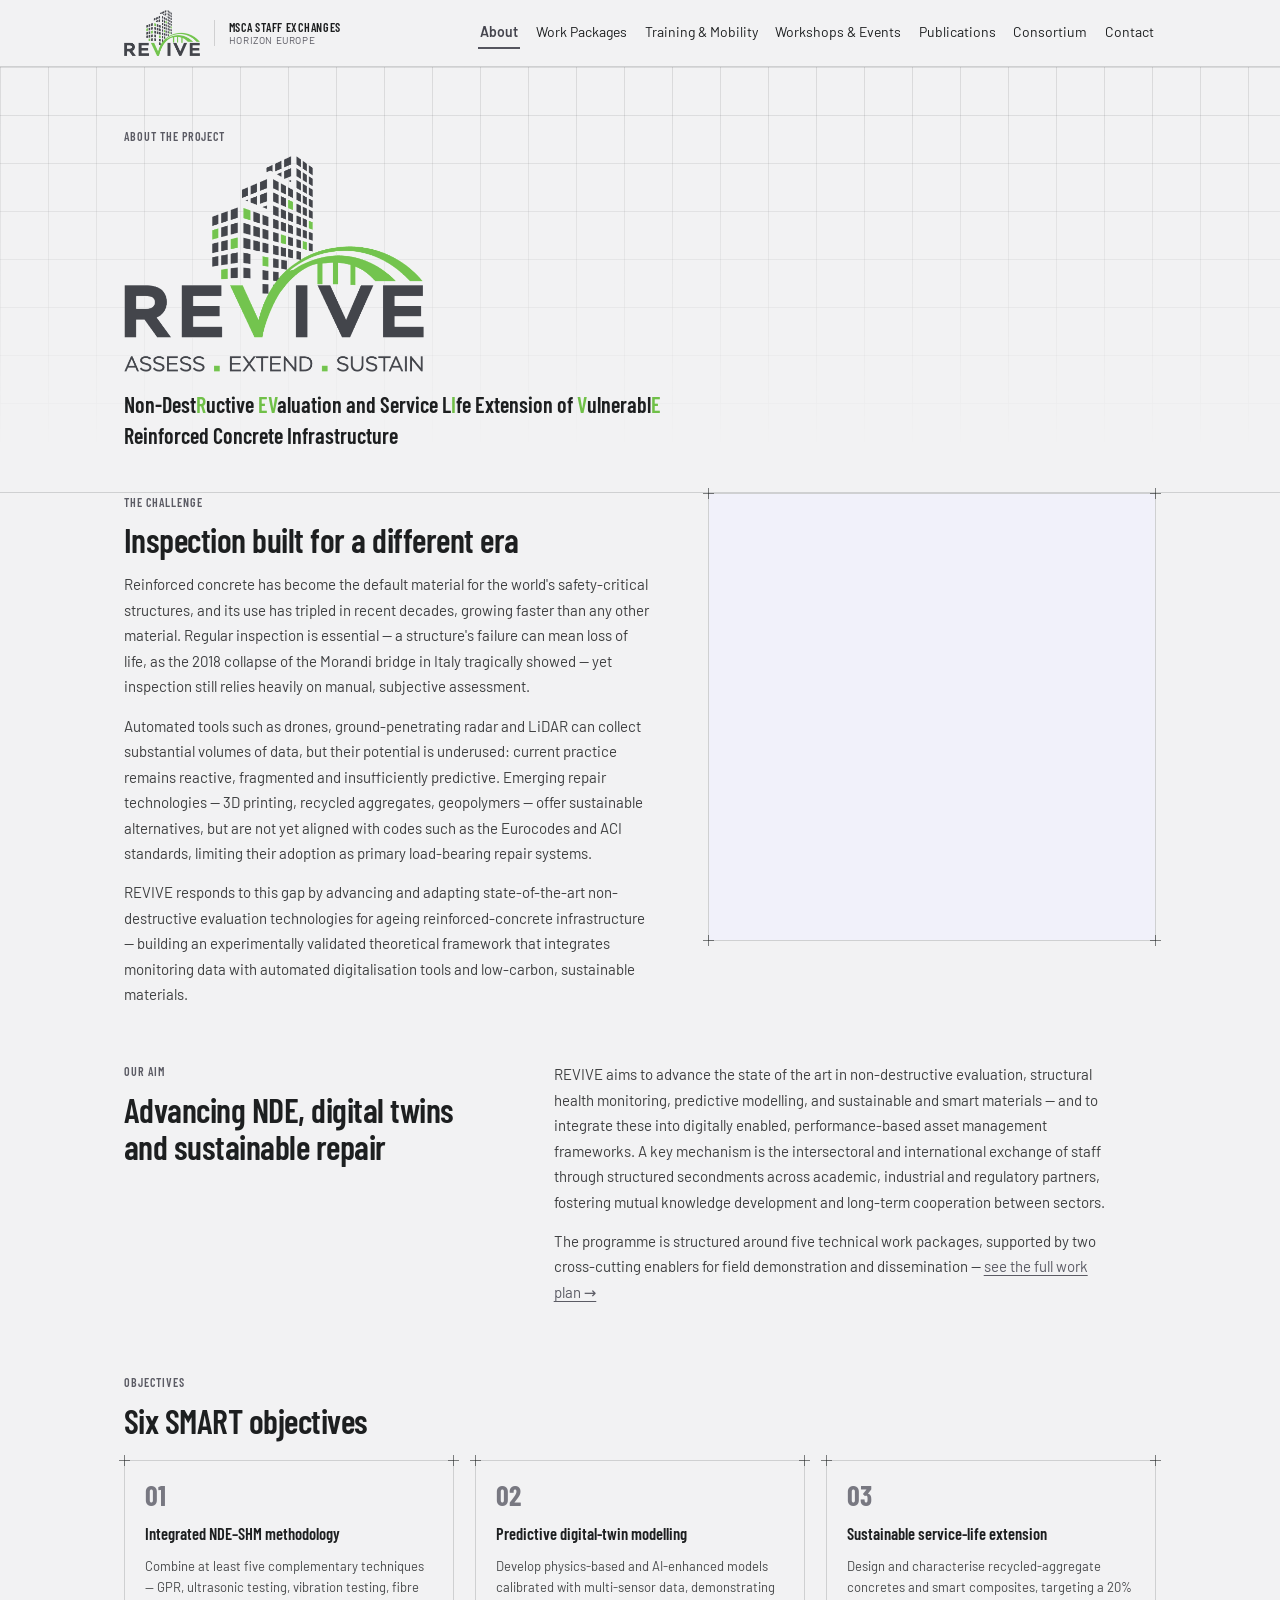
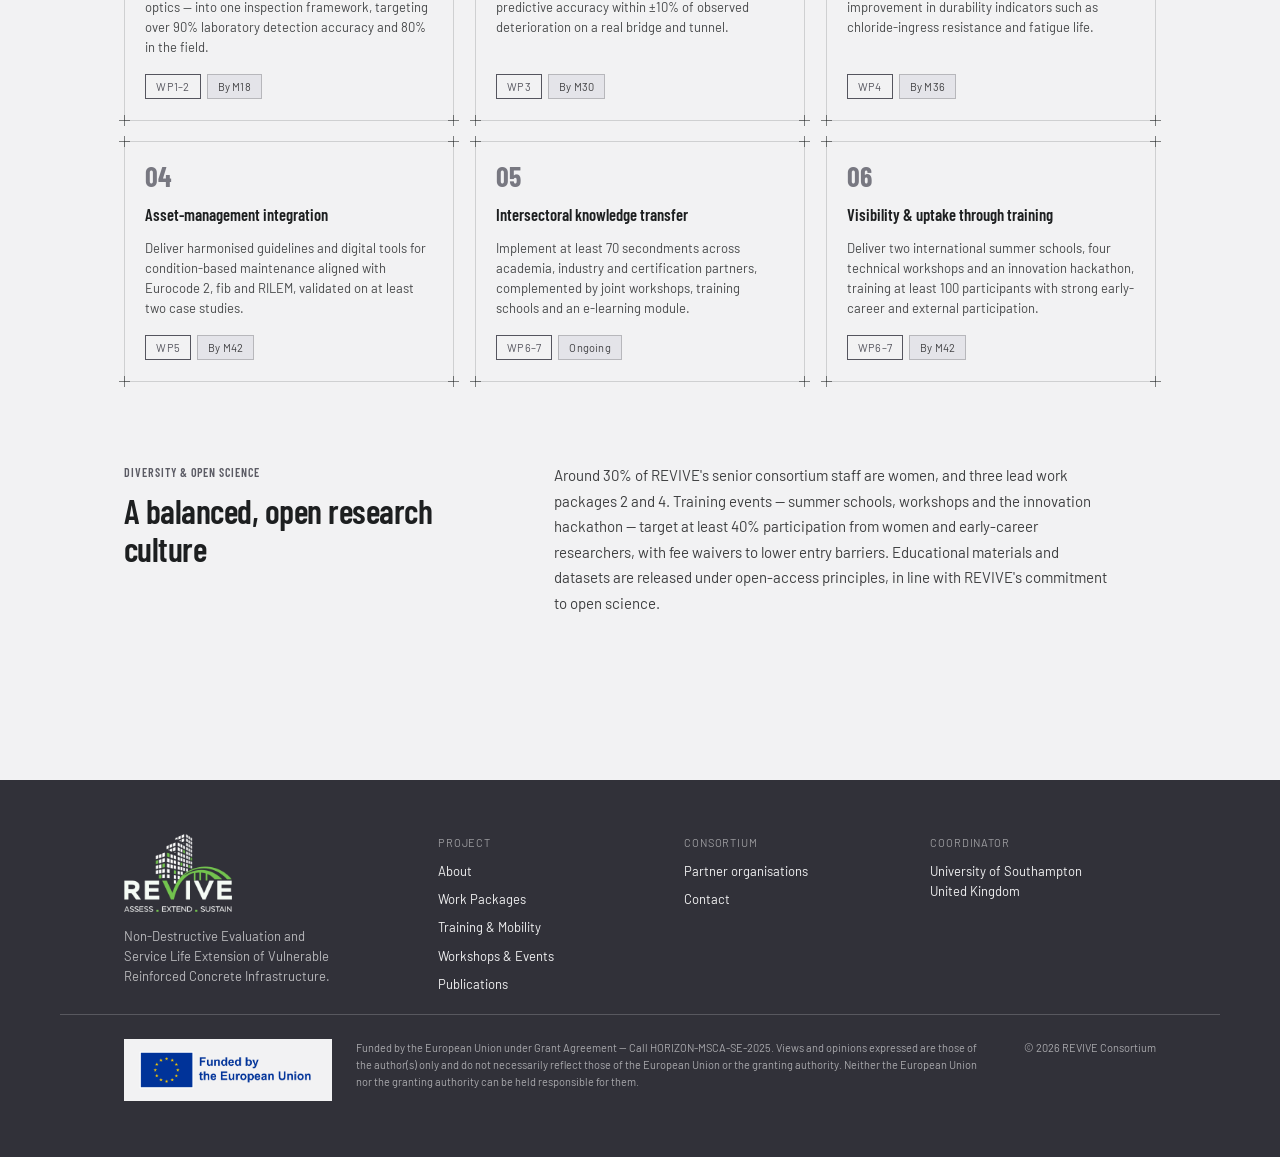
==== commit 419acc12: "Add files via upload" ====
--- a/about.html
+++ b/about.html
@@ -1,22 +1,36 @@
 <!DOCTYPE html>
-<html>
+<html lang="en">
 <head>
 <meta charset="utf-8">
 <meta name="viewport" content="width=device-width, initial-scale=1">
-<script src="./support.js"></script>
+<title>About the project — REVIVE</title>
+<meta name="description" content="REVIVE is a Marie Sklodowska-Curie Staff Exchanges project (HORIZON-MSCA-SE-2025) advancing non-destructive evaluation, structural health monitoring and sustainable service-life extension of reinforced concrete infrastructure.">
+<link rel="stylesheet" href="styles.css">
+<link rel="stylesheet" href="theme-revive.css">
+<link rel="stylesheet" href="site.css">
 </head>
 <body>
-<x-dc>
-<helmet>
-<link rel="stylesheet" href="_ds/industry-20da007e-4893-48c0-bd95-e03419e11829/styles.css">
-<script src="_ds/industry-20da007e-4893-48c0-bd95-e03419e11829/_ds_bundle.js"></script>
-<link rel="stylesheet" href="theme-revive.css">
-<script src="./image-slot.js"></script>
-</helmet>
 <div data-screen-label="About">
-<dc-import name="Nav" active="about" hint-size="100%,64px"></dc-import>
+<div style="border-bottom:1px solid var(--color-divider);background:var(--color-bg)">
+  <nav class="nav" style="max-width:1160px;margin:0 auto;padding:var(--space-3) clamp(20px,5vw,64px);flex-wrap:wrap;row-gap:12px">
+    <a href="index.html" style="display:flex;align-items:center;gap:14px;text-decoration:none;color:inherit;margin-right:auto">
+      <img src="assets/revive-logo-mark.png" alt="REVIVE" style="height:46px;width:auto;display:block;flex:none"/>
+      <span style="display:flex;flex-direction:column;line-height:1.2;padding-left:14px;border-left:1px solid var(--color-divider)">
+        <span style="font-family:var(--font-heading);font-weight:600;font-size:12px;letter-spacing:.06em;text-transform:uppercase;color:var(--color-text)">MSCA Staff Exchanges</span>
+        <span style="font-size:10px;letter-spacing:.06em;text-transform:uppercase;color:var(--color-accent-700)">Horizon Europe</span>
+      </span>
+    </a>
+    <a href="about.html" style="font-size:14px;padding:4px 2px;text-decoration:none;color:var(--color-accent-800);border-bottom:2px solid var(--color-accent);font-weight:600">About</a>
+    <a href="work-packages.html" style="font-size:14px;padding:4px 2px;text-decoration:none;color:var(--color-text);border-bottom:2px solid transparent;font-weight:400">Work Packages</a>
+    <a href="training-mobility.html" style="font-size:14px;padding:4px 2px;text-decoration:none;color:var(--color-text);border-bottom:2px solid transparent;font-weight:400">Training &amp; Mobility</a>
+    <a href="workshops-events.html" style="font-size:14px;padding:4px 2px;text-decoration:none;color:var(--color-text);border-bottom:2px solid transparent;font-weight:400">Workshops &amp; Events</a>
+    <a href="publications.html" style="font-size:14px;padding:4px 2px;text-decoration:none;color:var(--color-text);border-bottom:2px solid transparent;font-weight:400">Publications</a>
+    <a href="consortium.html" style="font-size:14px;padding:4px 2px;text-decoration:none;color:var(--color-text);border-bottom:2px solid transparent;font-weight:400">Consortium</a>
+    <a href="contact.html" style="font-size:14px;padding:4px 2px;text-decoration:none;color:var(--color-text);border-bottom:2px solid transparent;font-weight:400">Contact</a>
+  </nav>
+</div>
 
-<div class="gridhead" style="position:relative;isolation:isolate;border-bottom:1px solid var(--color-divider)" style-before="content:'';position:absolute;inset:0;z-index:-1;background-image:linear-gradient(to right,var(--color-divider) 1px,transparent 1px),linear-gradient(to bottom,var(--color-divider) 1px,transparent 1px);background-size:48px 48px;-webkit-mask-image:linear-gradient(to bottom,rgba(0,0,0,0.7),transparent 90%);mask-image:linear-gradient(to bottom,rgba(0,0,0,0.7),transparent 90%)">
+<div class="gridhead" style="position:relative;isolation:isolate;border-bottom:1px solid var(--color-divider)">
 <section style="max-width:1160px;margin:0 auto;padding:calc(var(--space-8) * 2.2) clamp(20px,5vw,64px) calc(var(--space-8) * 1.5)">
   <span style="display:block;font-family:var(--font-heading);font-weight:600;font-size:12px;letter-spacing:.08em;text-transform:uppercase;color:var(--color-accent-700);margin-bottom:var(--space-3)">About the project</span>
   <h1 style="margin:0 0 var(--space-5)"><img src="assets/revive-logo.png" alt="REVIVE — Assess, Extend, Sustain" style="width:clamp(200px,24vw,300px);height:auto;display:block"/></h1>
@@ -34,7 +48,7 @@
   </div>
   <figure class="blueprint duotone" style="position:relative;margin:0;aspect-ratio:1/1">
     <i class="corner tl"></i><i class="corner tr"></i><i class="corner bl"></i><i class="corner br"></i>
-    <image-slot id="about-photo" shape="rect" placeholder="Photo — reinforcement corrosion or a structural inspection in progress" style="width:100%;height:100%"></image-slot>
+    <img src="assets/about-photo.jpg" alt="Reinforced concrete inspection" style="width:100%;height:100%;object-fit:cover;display:block" onerror="this.style.display='none'">
   </figure>
 </section>
 
@@ -45,7 +59,7 @@
   </div>
   <div>
     <p style="font-size:15px;line-height:1.7;color:color-mix(in srgb, var(--color-text) 85%, transparent);margin:0 0 var(--space-4);max-width:70ch">REVIVE aims to advance the state of the art in non-destructive evaluation, structural health monitoring, predictive modelling, and sustainable and smart materials — and to integrate these into digitally enabled, performance-based asset management frameworks. A key mechanism is the intersectoral and international exchange of staff through structured secondments across academic, industrial and regulatory partners, fostering mutual knowledge development and long-term cooperation between sectors.</p>
-    <p style="font-size:15px;line-height:1.7;color:color-mix(in srgb, var(--color-text) 85%, transparent);margin:0;max-width:70ch">The programme is structured around five technical work packages, supported by two cross-cutting enablers for field demonstration and dissemination — <a href="WorkPackages.dc.html" style="color:var(--color-accent-700)">see the full work plan →</a></p>
+    <p style="font-size:15px;line-height:1.7;color:color-mix(in srgb, var(--color-text) 85%, transparent);margin:0;max-width:70ch">The programme is structured around five technical work packages, supported by two cross-cutting enablers for field demonstration and dissemination — <a href="work-packages.html" style="color:var(--color-accent-700)">see the full work plan →</a></p>
   </div>
 </section>
 
@@ -53,42 +67,42 @@
   <span style="display:block;font-family:var(--font-heading);font-weight:600;font-size:12px;letter-spacing:.08em;text-transform:uppercase;color:var(--color-accent-700);margin-bottom:var(--space-3)">Objectives</span>
   <h2 style="font-size:clamp(26px,3.2vw,34px);margin:0 0 var(--space-6);line-height:1.1">Six SMART objectives</h2>
   <div style="display:grid;grid-template-columns:repeat(auto-fit,minmax(280px,1fr));gap:var(--space-6)">
-    <div class="card blueprint" style="padding:var(--space-6);transition:border-color .18s ease,box-shadow .18s ease,transform .18s ease" style-hover="border-color:var(--color-accent);box-shadow:var(--shadow-md);transform:translateY(-3px)">
+    <div class="card blueprint h11" style="padding:var(--space-6);transition:border-color .18s ease,box-shadow .18s ease,transform .18s ease" >
       <i class="corner tl"></i><i class="corner tr"></i><i class="corner bl"></i><i class="corner br"></i>
       <div style="font-family:var(--font-heading);font-weight:700;font-size:28px;color:var(--color-accent-600);line-height:1;margin-bottom:8px">01</div>
       <div class="card-title" style="font-size:16.5px">Integrated NDE–SHM methodology</div>
       <p class="card-body" style="font-size:13px;margin-top:6px">Combine at least five complementary techniques — GPR, ultrasonic testing, vibration testing, fibre optics — into one inspection framework, targeting over 90% laboratory detection accuracy and 80% in the field.</p>
       <div style="margin-top:var(--space-3);display:flex;gap:6px;flex-wrap:wrap"><span class="tag tag-outline">WP1–2</span><span class="tag tag-neutral">By M18</span></div>
     </div>
-    <div class="card blueprint" style="padding:var(--space-6);transition:border-color .18s ease,box-shadow .18s ease,transform .18s ease" style-hover="border-color:var(--color-accent);box-shadow:var(--shadow-md);transform:translateY(-3px)">
+    <div class="card blueprint h12" style="padding:var(--space-6);transition:border-color .18s ease,box-shadow .18s ease,transform .18s ease" >
       <i class="corner tl"></i><i class="corner tr"></i><i class="corner bl"></i><i class="corner br"></i>
       <div style="font-family:var(--font-heading);font-weight:700;font-size:28px;color:var(--color-accent-600);line-height:1;margin-bottom:8px">02</div>
       <div class="card-title" style="font-size:16.5px">Predictive digital-twin modelling</div>
       <p class="card-body" style="font-size:13px;margin-top:6px">Develop physics-based and AI-enhanced models calibrated with multi-sensor data, demonstrating predictive accuracy within ±10% of observed deterioration on a real bridge and tunnel.</p>
       <div style="margin-top:var(--space-3);display:flex;gap:6px;flex-wrap:wrap"><span class="tag tag-outline">WP3</span><span class="tag tag-neutral">By M30</span></div>
     </div>
-    <div class="card blueprint" style="padding:var(--space-6);transition:border-color .18s ease,box-shadow .18s ease,transform .18s ease" style-hover="border-color:var(--color-accent);box-shadow:var(--shadow-md);transform:translateY(-3px)">
+    <div class="card blueprint h13" style="padding:var(--space-6);transition:border-color .18s ease,box-shadow .18s ease,transform .18s ease" >
       <i class="corner tl"></i><i class="corner tr"></i><i class="corner bl"></i><i class="corner br"></i>
       <div style="font-family:var(--font-heading);font-weight:700;font-size:28px;color:var(--color-accent-600);line-height:1;margin-bottom:8px">03</div>
       <div class="card-title" style="font-size:16.5px">Sustainable service-life extension</div>
       <p class="card-body" style="font-size:13px;margin-top:6px">Design and characterise recycled-aggregate concretes and smart composites, targeting a 20% improvement in durability indicators such as chloride-ingress resistance and fatigue life.</p>
       <div style="margin-top:var(--space-3);display:flex;gap:6px;flex-wrap:wrap"><span class="tag tag-outline">WP4</span><span class="tag tag-neutral">By M36</span></div>
     </div>
-    <div class="card blueprint" style="padding:var(--space-6);transition:border-color .18s ease,box-shadow .18s ease,transform .18s ease" style-hover="border-color:var(--color-accent);box-shadow:var(--shadow-md);transform:translateY(-3px)">
+    <div class="card blueprint h14" style="padding:var(--space-6);transition:border-color .18s ease,box-shadow .18s ease,transform .18s ease" >
       <i class="corner tl"></i><i class="corner tr"></i><i class="corner bl"></i><i class="corner br"></i>
       <div style="font-family:var(--font-heading);font-weight:700;font-size:28px;color:var(--color-accent-600);line-height:1;margin-bottom:8px">04</div>
       <div class="card-title" style="font-size:16.5px">Asset-management integration</div>
       <p class="card-body" style="font-size:13px;margin-top:6px">Deliver harmonised guidelines and digital tools for condition-based maintenance aligned with Eurocode 2, fib and RILEM, validated on at least two case studies.</p>
       <div style="margin-top:var(--space-3);display:flex;gap:6px;flex-wrap:wrap"><span class="tag tag-outline">WP5</span><span class="tag tag-neutral">By M42</span></div>
     </div>
-    <div class="card blueprint" style="padding:var(--space-6);transition:border-color .18s ease,box-shadow .18s ease,transform .18s ease" style-hover="border-color:var(--color-accent);box-shadow:var(--shadow-md);transform:translateY(-3px)">
+    <div class="card blueprint h15" style="padding:var(--space-6);transition:border-color .18s ease,box-shadow .18s ease,transform .18s ease" >
       <i class="corner tl"></i><i class="corner tr"></i><i class="corner bl"></i><i class="corner br"></i>
       <div style="font-family:var(--font-heading);font-weight:700;font-size:28px;color:var(--color-accent-600);line-height:1;margin-bottom:8px">05</div>
       <div class="card-title" style="font-size:16.5px">Intersectoral knowledge transfer</div>
       <p class="card-body" style="font-size:13px;margin-top:6px">Implement at least 70 secondments across academia, industry and certification partners, complemented by joint workshops, training schools and an e-learning module.</p>
       <div style="margin-top:var(--space-3);display:flex;gap:6px;flex-wrap:wrap"><span class="tag tag-outline">WP6–7</span><span class="tag tag-neutral">Ongoing</span></div>
     </div>
-    <div class="card blueprint" style="padding:var(--space-6);transition:border-color .18s ease,box-shadow .18s ease,transform .18s ease" style-hover="border-color:var(--color-accent);box-shadow:var(--shadow-md);transform:translateY(-3px)">
+    <div class="card blueprint h16" style="padding:var(--space-6);transition:border-color .18s ease,box-shadow .18s ease,transform .18s ease" >
       <i class="corner tl"></i><i class="corner tr"></i><i class="corner bl"></i><i class="corner br"></i>
       <div style="font-family:var(--font-heading);font-weight:700;font-size:28px;color:var(--color-accent-600);line-height:1;margin-bottom:8px">06</div>
       <div class="card-title" style="font-size:16.5px">Visibility &amp; uptake through training</div>
@@ -108,8 +122,42 @@
   </div>
 </section>
 
-<dc-import name="Footer" hint-size="100%,320px"></dc-import>
+<div style="background:var(--color-accent-900);color:var(--color-bg);margin-top:calc(var(--space-8) * 3)">
+  <div style="max-width:1160px;margin:0 auto;padding:calc(var(--space-8) * 2) clamp(20px,5vw,64px) var(--space-6);display:grid;grid-template-columns:1.3fr 1fr 1fr 1fr;gap:var(--space-8) var(--space-6)">
+    <div>
+      <img src="assets/revive-logo-reversed.png" alt="REVIVE" style="height:78px;width:auto;display:block;margin-bottom:var(--space-4)"/>
+      <p style="font-size:13px;color:color-mix(in srgb, var(--color-bg) 70%, transparent);max-width:32ch;margin:0">Non-Destructive Evaluation and Service Life Extension of Vulnerable Reinforced Concrete Infrastructure.</p>
+    </div>
+    <div>
+      <div style="font-size:11px;letter-spacing:.08em;text-transform:uppercase;color:color-mix(in srgb, var(--color-bg) 55%, transparent);margin-bottom:var(--space-3)">Project</div>
+      <div style="display:flex;flex-direction:column;gap:8px">
+        <a href="about.html" style="font-size:13px;color:var(--color-bg);text-decoration:none" class="h17">About</a>
+        <a href="work-packages.html" style="font-size:13px;color:var(--color-bg);text-decoration:none" class="h18">Work Packages</a>
+        <a href="training-mobility.html" style="font-size:13px;color:var(--color-bg);text-decoration:none" class="h19">Training &amp; Mobility</a>
+        <a href="workshops-events.html" style="font-size:13px;color:var(--color-bg);text-decoration:none" class="h20">Workshops &amp; Events</a>
+        <a href="publications.html" style="font-size:13px;color:var(--color-bg);text-decoration:none" class="h21">Publications</a>
+      </div>
+    </div>
+    <div>
+      <div style="font-size:11px;letter-spacing:.08em;text-transform:uppercase;color:color-mix(in srgb, var(--color-bg) 55%, transparent);margin-bottom:var(--space-3)">Consortium</div>
+      <div style="display:flex;flex-direction:column;gap:8px">
+        <a href="consortium.html" style="font-size:13px;color:var(--color-bg);text-decoration:none" class="h22">Partner organisations</a>
+        <a href="contact.html" style="font-size:13px;color:var(--color-bg);text-decoration:none" class="h23">Contact</a>
+      </div>
+    </div>
+    <div>
+      <div style="font-size:11px;letter-spacing:.08em;text-transform:uppercase;color:color-mix(in srgb, var(--color-bg) 55%, transparent);margin-bottom:var(--space-3)">Coordinator</div>
+      <p style="font-size:13px;margin:0;color:var(--color-bg)">University of Southampton<br/>United Kingdom</p>
+    </div>
+  </div>
+  <div style="max-width:1160px;margin:0 auto;padding-top:24px;padding-bottom:56px;padding-left:clamp(20px,5vw,64px);padding-right:clamp(20px,5vw,64px);display:flex;align-items:flex-start;flex-wrap:wrap;column-gap:32px;row-gap:20px;border-top:1px solid color-mix(in srgb, var(--color-bg) 20%, transparent)">
+    <div style="display:flex;align-items:flex-start;flex-wrap:wrap;column-gap:24px;row-gap:16px;flex:1 1 320px;min-width:0">
+      <span style="background:var(--color-bg);padding:11px 14px;display:block;flex:none"><img src="assets/eu-funded.png" alt="Funded by the European Union" style="height:40px;width:auto;display:block"/></span>
+      <span style="font-size:11px;color:color-mix(in srgb, var(--color-bg) 62%, transparent);flex:1 1 260px;min-width:0;line-height:1.55">Funded by the European Union under Grant Agreement — Call HORIZON-MSCA-SE-2025. Views and opinions expressed are those of the author(s) only and do not necessarily reflect those of the European Union or the granting authority. Neither the European Union nor the granting authority can be held responsible for them.</span>
+    </div>
+    <span style="font-size:11px;color:color-mix(in srgb, var(--color-bg) 62%, transparent);flex:none;margin-left:auto">© 2026 REVIVE Consortium</span>
+  </div>
 </div>
-</x-dc>
+</div>
 </body>
 </html>
--- a/styles.css
+++ b/styles.css
@@ -0,0 +1,286 @@
+/* Industry — design-system tokens and component classes. This file is the source of truth for the system's look; retune it here and see readme.md. */
+@import url('https://fonts.googleapis.com/css2?family=Barlow:wght@400;500;700&family=Barlow+Condensed:wght@400;600&display=swap');
+
+:root {
+  --color-bg: #f2f2f3;
+  --color-surface: #e9e9ea;
+  --color-text: #1d1f20;
+  --color-accent: #5980a6;
+  --color-accent-2: #728fab;
+  --color-divider: color-mix(in srgb, #1d1f20 16%, transparent);
+
+  /* Tonal ramps — generated in OKLCH on one shared lightness scale, so the
+     same step of any role matches the others in visual value. */
+  --color-neutral-100: #f5f5f8;
+  --color-neutral-200: #e7e7ea;
+  --color-neutral-300: #d4d4d7;
+  --color-neutral-400: #b7b7ba;
+  --color-neutral-500: #98989b;
+  --color-neutral-600: #7a7a7d;
+  --color-neutral-700: #5d5d60;
+  --color-neutral-800: #424244;
+  --color-neutral-900: #2b2b2d;
+
+  --color-accent-100: #eef6ff;
+  --color-accent-200: #d6ebff;
+  --color-accent-300: #b5d9fd;
+  --color-accent-400: #94bce3;
+  --color-accent-500: #749dc4;
+  --color-accent-600: #597ea3;
+  --color-accent-700: #416180;
+  --color-accent-800: #2c455d;
+  --color-accent-900: #1d2d3d;
+
+  --color-accent-2-100: #eef6ff;
+  --color-accent-2-200: #d6ebff;
+  --color-accent-2-300: #bdd8f2;
+  --color-accent-2-400: #9ebbd8;
+  --color-accent-2-500: #7e9cb8;
+  --color-accent-2-600: #627d98;
+  --color-accent-2-700: #486077;
+  --color-accent-2-800: #314457;
+  --color-accent-2-900: #1f2d3a;
+
+  --font-heading: "Barlow Condensed", system-ui, sans-serif;
+  --font-heading-weight: 600;
+  --font-body: "Barlow", system-ui, sans-serif;
+
+  --space-1: 3.4px;
+  --space-2: 6.8px;
+  --space-3: 10.2px;
+  --space-4: 13.6px;
+  --space-6: 20.4px;
+  --space-8: 27.2px;
+
+  --radius-sm: 2px;
+  --radius-md: 4px;
+  --radius-lg: 7px;
+
+  /* Elevation — derived from the ground: soft ink-tinted shadows on a
+     light theme, a hairline edge + ambient darkness on a dark one. */
+  --shadow-sm: 0 1px 2px color-mix(in srgb, #2b2b2d 14%, transparent);
+  --shadow-md: 0 3px 10px color-mix(in srgb, #2b2b2d 16%, transparent);
+  --shadow-lg: 0 12px 32px color-mix(in srgb, #2b2b2d 22%, transparent);
+}
+
+body {
+  background: var(--color-bg);
+  color: var(--color-text);
+  font-family: var(--font-body);
+}
+h1, h2, h3, h4 { font-family: var(--font-heading); font-weight: var(--font-heading-weight); }
+
+.blueprint {
+  position: relative;
+  border: 1px solid var(--color-divider);
+  border-radius: 0;
+}
+/* The overlay image treatments (halftone, duotone) clip their overlay
+   (overflow:hidden); a blueprint wrapper draws its registration marks
+   outside the box, so when both classes share a wrapper the frame must
+   win. */
+.blueprint.halftone, .blueprint.plate, .blueprint.duotone { overflow: visible; }
+.blueprint > .corner {
+  position: absolute; width: 11px; height: 11px;
+  color: color-mix(in srgb, var(--color-text) 55%, transparent);
+}
+.blueprint > .corner::before, .blueprint > .corner::after {
+  content: ""; position: absolute; background: currentColor;
+}
+.blueprint > .corner::before { left: 5px; top: 0; width: 1px; height: 100%; }
+.blueprint > .corner::after  { top: 5px; left: 0; width: 100%; height: 1px; }
+.blueprint > .corner.tl { top: -6px; left: -6px; }
+.blueprint > .corner.tr { top: -6px; right: -6px; }
+.blueprint > .corner.bl { bottom: -6px; left: -6px; }
+.blueprint > .corner.br { bottom: -6px; right: -6px; }
+
+.duotone{position:relative;overflow:hidden}
+.duotone::after{content:"";position:absolute;inset:0;pointer-events:none;
+  background:var(--color-accent);mix-blend-mode:color}
+
+/* ══════════════════════════════════════════════════════════════════════════
+   Components — built with the tokens above. Plain CSS
+   on plain HTML: no JavaScript, no build step. Each class is documented in
+   readme.md and demonstrated in foundations/ and components/.
+   ══════════════════════════════════════════════════════════════════════ */
+
+*, *::before, *::after { box-sizing: border-box; }
+body { margin: 0; font-size: 15px; line-height: 1.55; font-weight: 400; }
+h1, h2, h3, h4, h5, h6 {
+  font-family: var(--font-heading); font-weight: var(--font-heading-weight);
+  line-height: 1.12; letter-spacing: -0.015em; margin: 0 0 var(--space-2);
+}
+h1 { font-size: 42px; }
+h2 { font-size: 32px; }
+h3 { font-size: 25px; }
+h4 { font-size: 20px; }
+h5 { font-size: 16px; }
+h6 { font-size: 13px; }
+h6 { letter-spacing: 0.08em; text-transform: uppercase; }
+p { margin: 0 0 var(--space-3); }
+a { color: var(--color-accent); text-underline-offset: 3px; }
+img { display: block; max-width: 100%; }
+figure { margin: 0; }
+figcaption {
+  font-size: 11px; margin-top: var(--space-1);
+  color: color-mix(in srgb, var(--color-text) 55%, transparent);
+}
+.text-muted { color: color-mix(in srgb, var(--color-text) 55%, transparent); }
+:focus { outline: none; }
+:focus-visible { outline: 2px solid var(--color-accent); outline-offset: 2px; }
+::selection { background: color-mix(in srgb, var(--color-accent) 30%, transparent); }
+
+/* — rules — */
+.hr {
+  height: 1px; border: 0; margin: var(--space-4) 0;
+  background: var(--color-divider);
+}
+
+/* — buttons — */
+.btn {
+  display: inline-flex; align-items: center; justify-content: center; gap: 6px;
+  cursor: pointer; text-decoration: none;
+  font-family: var(--font-heading); font-weight: var(--font-heading-weight);
+  font-size: 14px; line-height: 1.2; color: var(--color-text); /* matches the .input's 14px —
+     the pair sits side by side in sign-up rows */
+  background: transparent; border: 1px solid transparent;
+  padding: var(--space-2) calc(var(--space-3) * 1.2);
+  border-radius: var(--radius-md);
+}
+.btn svg { display: block; }
+.btn:disabled { opacity: 0.45; cursor: not-allowed; }
+.btn-primary { background: var(--color-accent); color: var(--color-bg); }
+.btn-primary:hover { background: var(--color-accent-600); }
+.btn-primary:active { background: var(--color-accent-700); }
+.btn-secondary { border-color: var(--color-divider); }
+.btn-secondary:hover { background: color-mix(in srgb, var(--color-text) 7%, transparent); }
+.btn-secondary:active { background: color-mix(in srgb, var(--color-text) 14%, transparent); }
+.btn-ghost { color: var(--color-accent); padding-inline: var(--space-1); }
+.btn-ghost:hover { background: color-mix(in srgb, var(--color-accent) 10%, transparent); }
+.btn-ghost:active { background: color-mix(in srgb, var(--color-accent) 18%, transparent); }
+.btn-icon { width: 36px; height: 36px; padding: 0; }
+.btn-block { width: 100%; margin-top: var(--space-2); }
+
+/* — forms — */
+.field > label {
+  display: block; font-size: 12px; margin-bottom: 5px;
+  color: color-mix(in srgb, var(--color-text) 70%, transparent);
+}
+.input {
+  width: 100%; min-height: 36px; padding: 6px 10px; font: inherit;
+  font-size: 14px; color: var(--color-text); caret-color: var(--color-accent);
+  background: var(--color-surface);
+  border: 1px solid var(--color-divider); border-radius: var(--radius-md);
+}
+.input:hover { border-color: color-mix(in srgb, var(--color-text) 45%, transparent); }
+.input:focus-visible { border-color: var(--color-accent); outline-offset: 0; }
+textarea.input { min-height: 90px; resize: vertical; }
+.radio { display: inline-flex; align-items: center; gap: 8px; cursor: pointer; font-size: 14px; }
+.radio input, .seg-opt input {
+  position: absolute; opacity: 0; width: 0; height: 0; pointer-events: none;
+}
+.radio .dot {
+  width: 16px; height: 16px; flex: none; border-radius: 50%;
+  border: 1.5px solid var(--color-divider);
+}
+.radio:hover .dot { border-color: var(--color-accent); }
+.radio input:checked + .dot {
+  border-color: var(--color-accent); background: var(--color-accent);
+  box-shadow: inset 0 0 0 4px var(--color-bg);
+}
+.radio input:focus-visible + .dot { outline: 2px solid var(--color-accent); outline-offset: 2px; }
+.seg {
+  display: inline-flex; overflow: hidden;
+  border: 1px solid var(--color-divider); border-radius: var(--radius-md);
+}
+.seg-opt {
+  display: inline-flex; align-items: center; gap: 6px;
+  padding: 7px 12px; font-size: 13px; cursor: pointer;
+}
+.seg-opt + .seg-opt { border-left: 1px solid var(--color-divider); }
+.seg-opt:has(input:checked) { background: var(--color-accent); color: var(--color-bg); }
+.seg-opt:not(:has(input:checked)):hover { background: color-mix(in srgb, var(--color-text) 7%, transparent); }
+.seg-opt:has(input:focus-visible) { outline: 2px solid var(--color-accent); outline-offset: -2px; }
+
+/* — cards — */
+.card {
+  display: flex; flex-direction: column; gap: var(--space-2);
+  padding: var(--space-3); border-radius: var(--radius-md); background: var(--color-surface);
+}
+.card-kicker { font-size: 10px; letter-spacing: 0.1em; text-transform: uppercase; color: var(--color-accent); }
+.card-title {
+  font-family: var(--font-heading); font-weight: var(--font-heading-weight);
+  font-size: 17px; line-height: 1.2;
+}
+.card-body { margin: 0; font-size: 13px; opacity: 0.8; flex: 1; }
+.card-meta {
+  display: flex; align-items: center; gap: 6px; font-size: 11px;
+  color: color-mix(in srgb, var(--color-text) 50%, transparent);
+}
+.elev-sm { box-shadow: var(--shadow-sm); }
+.elev-md { box-shadow: var(--shadow-md); }
+.elev-lg { box-shadow: var(--shadow-lg); }
+
+/* — tags — */
+.tag {
+  display: inline-flex; align-items: center; font-size: 11px;
+  letter-spacing: 0.02em; padding: 3px 10px;
+  border-radius: calc(var(--radius-md) * 0.75);
+}
+.tag-accent { background: var(--color-accent-100); color: var(--color-accent-800); }
+.tag-accent-2 { background: var(--color-accent-2-100); color: var(--color-accent-2-800); }
+.tag-neutral { background: var(--color-neutral-100); color: var(--color-neutral-800); }
+.tag-outline { border: 1px solid var(--color-accent); color: var(--color-accent); }
+
+/* — navigation — */
+.nav {
+  display: flex; align-items: center; gap: var(--space-4);
+  padding: var(--space-3) var(--space-4);
+  border-bottom: none;
+}
+.nav-brand {
+  font-family: var(--font-heading); font-weight: var(--font-heading-weight);
+  font-size: 18px; margin-right: auto;
+}
+.nav a { color: inherit; text-decoration: none; font-size: 14px; }
+.nav a:hover, .nav a[aria-current='page'] { color: var(--color-accent); }
+
+/* — tables — */
+.table { width: 100%; border-collapse: collapse; font-size: 14px; }
+.table th {
+  text-align: left; font-size: 11px; letter-spacing: 0.08em; text-transform: uppercase;
+  color: color-mix(in srgb, var(--color-text) 60%, transparent);
+  padding: var(--space-2); border-bottom: 1px solid var(--color-divider);
+}
+.table td {
+  padding: var(--space-2);
+  border-bottom: 1px solid color-mix(in srgb, var(--color-text) 8%, transparent);
+}
+.table tbody tr:hover { background: color-mix(in srgb, var(--color-text) 4%, transparent); }
+
+/* — dialog — */
+.dialog-backdrop {
+  position: fixed; inset: 0; display: grid; place-items: center;
+  padding: var(--space-4);
+  background: color-mix(in srgb, var(--color-neutral-900) 50%, transparent);
+}
+.dialog {
+  width: min(440px, 100%); display: flex; flex-direction: column; gap: var(--space-3);
+  padding: var(--space-4); border-radius: var(--radius-lg);
+  background: var(--color-surface); box-shadow: var(--shadow-lg);
+}
+.dialog-title {
+  font-family: var(--font-heading); font-weight: var(--font-heading-weight);
+  font-size: 20px;
+}
+.dialog-body { font-size: 14px; opacity: 0.85; }
+.dialog-actions { display: flex; justify-content: flex-end; gap: var(--space-2); margin-top: var(--space-2); }
+
+/* — blueprint frame: components are wireframe objects (see .blueprint
+     and .corner above) — square, transparent, hairline-bordered — */
+.card, .btn, .input, .tag, .seg, .dialog { border-radius: 0; }
+.card, .dialog { background: transparent; border: 1px solid var(--color-divider); }
+.btn { border: 1px solid var(--color-divider); }
+.btn-primary { border-color: var(--color-accent); }
+.btn-ghost { border-color: transparent; }
+
--- a/theme-revive.css
+++ b/theme-revive.css
@@ -0,0 +1,46 @@
+/* REVIVE palette — the Industry accent ramp retuned to the greys of the
+   REVIVE logo (#404048) so the site and the mark sit in one family.
+   Loaded after the design system's styles.css, which it overrides. */
+:root {
+  --color-accent: #55555e;
+  --color-accent-2: #62626b;
+
+  --color-accent-100: #e4e4e9;
+  --color-accent-200: #d8d8de;
+  --color-accent-300: #d2d2d8;
+  --color-accent-400: #b5b5bd;
+  --color-accent-500: #96969f;
+  --color-accent-600: #787881;
+  --color-accent-700: #5b5b64;
+  --color-accent-800: #45454e;
+  --color-accent-900: #313139;
+
+  --color-accent-2-100: #e4e4e9;
+  --color-accent-2-200: #d8d8de;
+  --color-accent-2-300: #d2d2d8;
+  --color-accent-2-400: #b5b5bd;
+  --color-accent-2-500: #96969f;
+  --color-accent-2-600: #787881;
+  --color-accent-2-700: #5b5b64;
+  --color-accent-2-800: #45454e;
+  --color-accent-2-900: #313139;
+
+  /* Sampled from the logo artwork — used only where the mark's own green
+     is doing the talking (the REVIVE letters in the strapline). */
+  --color-revive-green: #70c048;
+
+  /* The missing steps in the design system's spacing scale. */
+  --space-5: 17px;
+  --space-7: 23.8px;
+}
+
+/* Filled chips keep a hairline so the plate shape survives on the light ground. */
+.tag-accent,
+.tag-accent-2 {
+  border: 1px solid color-mix(in srgb, var(--color-accent-700) 34%, transparent);
+}
+
+.tag-neutral {
+  background: #e4e4e9;
+  border: 1px solid color-mix(in srgb, var(--color-neutral-800) 28%, transparent);
+}
--- a/site.css
+++ b/site.css
@@ -0,0 +1,122 @@
+/* Page-level rules the exported pages need: resets, the drawn grid behind
+   each page header, and the hover states the source carries as attributes. */
+body { margin: 0; }
+img { max-width: 100%; }
+a:not(.btn):hover { color: var(--color-accent-900); }
+
+.gridhead { position: relative; isolation: isolate; }
+.gridhead::before {
+  content: '';
+  position: absolute;
+  inset: 0;
+  z-index: -1;
+  background-image:
+    linear-gradient(to right, var(--color-divider) 1px, transparent 1px),
+    linear-gradient(to bottom, var(--color-divider) 1px, transparent 1px);
+  background-size: 48px 48px;
+  -webkit-mask-image: linear-gradient(to bottom, rgba(0,0,0,0.7), transparent 90%);
+  mask-image: linear-gradient(to bottom, rgba(0,0,0,0.7), transparent 90%);
+}
+
+  .h1:hover { border-color:var(--color-accent);box-shadow:var(--shadow-md);transform:translateY(-3px); }
+  .h2:hover { border-color:var(--color-accent);box-shadow:var(--shadow-md);transform:translateY(-3px); }
+  .h3:hover { border-color:var(--color-accent);box-shadow:var(--shadow-md);transform:translateY(-3px); }
+  .h4:hover { color:var(--color-accent-300); }
+  .h5:hover { color:var(--color-accent-300); }
+  .h6:hover { color:var(--color-accent-300); }
+  .h7:hover { color:var(--color-accent-300); }
+  .h8:hover { color:var(--color-accent-300); }
+  .h9:hover { color:var(--color-accent-300); }
+  .h10:hover { color:var(--color-accent-300); }
+  .h11:hover { border-color:var(--color-accent);box-shadow:var(--shadow-md);transform:translateY(-3px); }
+  .h12:hover { border-color:var(--color-accent);box-shadow:var(--shadow-md);transform:translateY(-3px); }
+  .h13:hover { border-color:var(--color-accent);box-shadow:var(--shadow-md);transform:translateY(-3px); }
+  .h14:hover { border-color:var(--color-accent);box-shadow:var(--shadow-md);transform:translateY(-3px); }
+  .h15:hover { border-color:var(--color-accent);box-shadow:var(--shadow-md);transform:translateY(-3px); }
+  .h16:hover { border-color:var(--color-accent);box-shadow:var(--shadow-md);transform:translateY(-3px); }
+  .h17:hover { color:var(--color-accent-300); }
+  .h18:hover { color:var(--color-accent-300); }
+  .h19:hover { color:var(--color-accent-300); }
+  .h20:hover { color:var(--color-accent-300); }
+  .h21:hover { color:var(--color-accent-300); }
+  .h22:hover { color:var(--color-accent-300); }
+  .h23:hover { color:var(--color-accent-300); }
+  .h24:hover { border-color:var(--color-accent);box-shadow:var(--shadow-md);transform:translateY(-3px); }
+  .h25:hover { border-color:var(--color-accent);box-shadow:var(--shadow-md);transform:translateY(-3px); }
+  .h26:hover { border-color:var(--color-accent);box-shadow:var(--shadow-md);transform:translateY(-3px); }
+  .h27:hover { border-color:var(--color-accent);box-shadow:var(--shadow-md);transform:translateY(-3px); }
+  .h28:hover { border-color:var(--color-accent);box-shadow:var(--shadow-md);transform:translateY(-3px); }
+  .h29:hover { border-color:var(--color-accent);box-shadow:var(--shadow-md);transform:translateY(-3px); }
+  .h30:hover { border-color:var(--color-accent);box-shadow:var(--shadow-md);transform:translateY(-3px); }
+  .h31:hover { border-color:var(--color-accent);box-shadow:var(--shadow-md);transform:translateY(-3px); }
+  .h32:hover { color:var(--color-accent-300); }
+  .h33:hover { color:var(--color-accent-300); }
+  .h34:hover { color:var(--color-accent-300); }
+  .h35:hover { color:var(--color-accent-300); }
+  .h36:hover { color:var(--color-accent-300); }
+  .h37:hover { color:var(--color-accent-300); }
+  .h38:hover { color:var(--color-accent-300); }
+  .h39:hover { border-color:var(--color-accent);box-shadow:var(--shadow-md);transform:translateY(-3px); }
+  .h40:hover { border-color:var(--color-accent);box-shadow:var(--shadow-md);transform:translateY(-3px); }
+  .h41:hover { border-color:var(--color-accent);box-shadow:var(--shadow-md);transform:translateY(-3px); }
+  .h42:hover { border-color:var(--color-accent);box-shadow:var(--shadow-md);transform:translateY(-3px); }
+  .h43:hover { color:var(--color-accent-300); }
+  .h44:hover { color:var(--color-accent-300); }
+  .h45:hover { color:var(--color-accent-300); }
+  .h46:hover { color:var(--color-accent-300); }
+  .h47:hover { color:var(--color-accent-300); }
+  .h48:hover { color:var(--color-accent-300); }
+  .h49:hover { color:var(--color-accent-300); }
+  .h50:hover { color:var(--color-accent-300); }
+  .h51:hover { color:var(--color-accent-300); }
+  .h52:hover { color:var(--color-accent-300); }
+  .h53:hover { color:var(--color-accent-300); }
+  .h54:hover { color:var(--color-accent-300); }
+  .h55:hover { color:var(--color-accent-300); }
+  .h56:hover { color:var(--color-accent-300); }
+  .h57:hover { color:var(--color-accent-300); }
+  .h58:hover { color:var(--color-accent-300); }
+  .h59:hover { color:var(--color-accent-300); }
+  .h60:hover { color:var(--color-accent-300); }
+  .h61:hover { color:var(--color-accent-300); }
+  .h62:hover { color:var(--color-accent-300); }
+  .h63:hover { color:var(--color-accent-300); }
+  .h64:hover { border-color:var(--color-accent);box-shadow:var(--shadow-md);transform:translateY(-3px); }
+  .h65:hover { border-color:var(--color-accent);box-shadow:var(--shadow-md);transform:translateY(-3px); }
+  .h66:hover { border-color:var(--color-accent);box-shadow:var(--shadow-md);transform:translateY(-3px); }
+  .h67:hover { border-color:var(--color-accent);box-shadow:var(--shadow-md);transform:translateY(-3px); }
+  .h68:hover { border-color:var(--color-accent);box-shadow:var(--shadow-md);transform:translateY(-3px); }
+  .h69:hover { border-color:var(--color-accent);box-shadow:var(--shadow-md);transform:translateY(-3px); }
+  .h70:hover { border-color:var(--color-accent);box-shadow:var(--shadow-md);transform:translateY(-3px); }
+  .h71:hover { border-color:var(--color-accent);box-shadow:var(--shadow-md);transform:translateY(-3px); }
+  .h72:hover { border-color:var(--color-accent);box-shadow:var(--shadow-md);transform:translateY(-3px); }
+  .h73:hover { border-color:var(--color-accent);box-shadow:var(--shadow-md);transform:translateY(-3px); }
+  .h74:hover { border-color:var(--color-accent);box-shadow:var(--shadow-md);transform:translateY(-3px); }
+  .h75:hover { border-color:var(--color-accent);box-shadow:var(--shadow-md);transform:translateY(-3px); }
+  .h76:hover { border-color:var(--color-accent);box-shadow:var(--shadow-md);transform:translateY(-3px); }
+  .h77:hover { border-color:var(--color-accent);box-shadow:var(--shadow-md);transform:translateY(-3px); }
+  .h78:hover { border-color:var(--color-accent);box-shadow:var(--shadow-md);transform:translateY(-3px); }
+  .h79:hover { border-color:var(--color-accent);box-shadow:var(--shadow-md);transform:translateY(-3px); }
+  .h80:hover { border-color:var(--color-accent);box-shadow:var(--shadow-md);transform:translateY(-3px); }
+  .h81:hover { color:var(--color-accent-300); }
+  .h82:hover { color:var(--color-accent-300); }
+  .h83:hover { color:var(--color-accent-300); }
+  .h84:hover { color:var(--color-accent-300); }
+  .h85:hover { color:var(--color-accent-300); }
+  .h86:hover { color:var(--color-accent-300); }
+  .h87:hover { color:var(--color-accent-300); }
+  .h88:hover { border-color:var(--color-accent);box-shadow:var(--shadow-md);transform:translateY(-3px); }
+  .h89:hover { border-color:var(--color-accent);box-shadow:var(--shadow-md);transform:translateY(-3px); }
+  .h90:hover { border-color:var(--color-accent);box-shadow:var(--shadow-md);transform:translateY(-3px); }
+  .h91:hover { color:var(--color-accent-300); }
+  .h92:hover { color:var(--color-accent-300); }
+  .h93:hover { color:var(--color-accent-300); }
+  .h94:hover { color:var(--color-accent-300); }
+  .h95:hover { color:var(--color-accent-300); }
+  .h96:hover { color:var(--color-accent-300); }
+  .h97:hover { color:var(--color-accent-300); }
+
+@media (max-width: 720px) {
+  section[style*="grid-template-columns"] { grid-template-columns: 1fr !important; }
+  div[style*="grid-template-columns:1.3fr"] { grid-template-columns: 1fr !important; }
+}
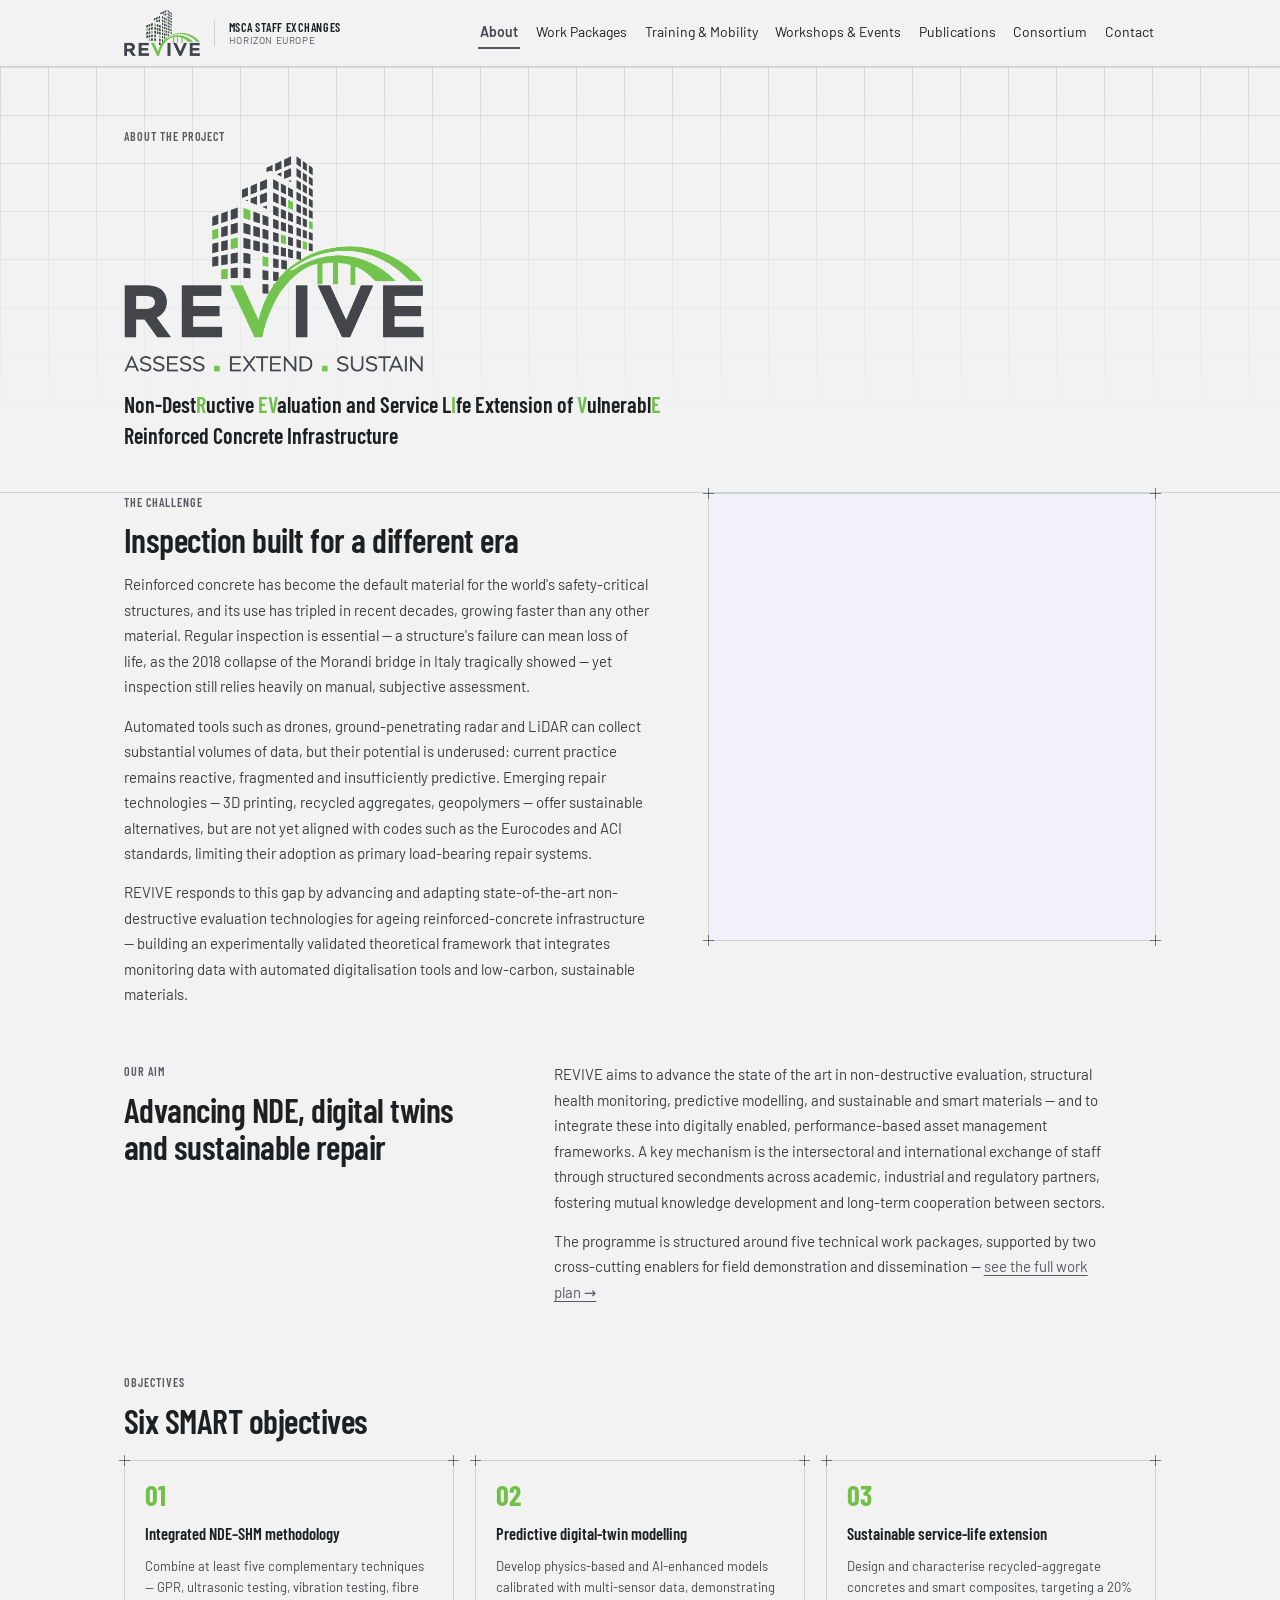
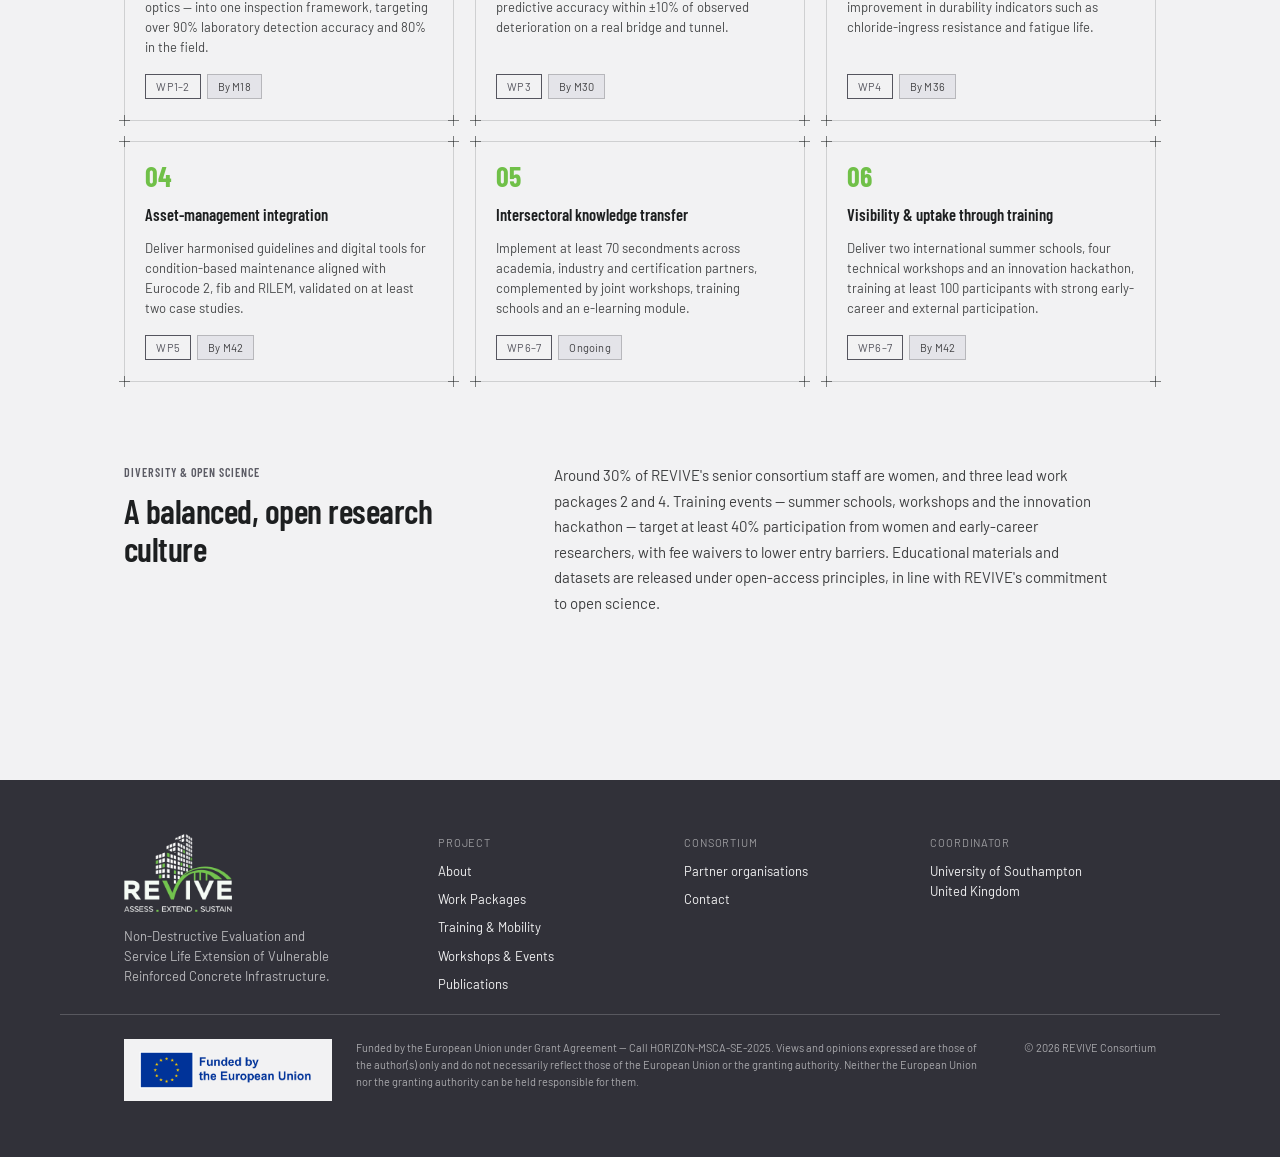
==== commit 442bbd89: "Add files via upload" ====
--- a/about.html
+++ b/about.html
@@ -69,42 +69,42 @@
   <div style="display:grid;grid-template-columns:repeat(auto-fit,minmax(280px,1fr));gap:var(--space-6)">
     <div class="card blueprint h11" style="padding:var(--space-6);transition:border-color .18s ease,box-shadow .18s ease,transform .18s ease" >
       <i class="corner tl"></i><i class="corner tr"></i><i class="corner bl"></i><i class="corner br"></i>
-      <div style="font-family:var(--font-heading);font-weight:700;font-size:28px;color:var(--color-accent-600);line-height:1;margin-bottom:8px">01</div>
+      <div style="font-family:var(--font-heading);font-weight:700;font-size:28px;color:var(--color-revive-green);line-height:1;margin-bottom:8px">01</div>
       <div class="card-title" style="font-size:16.5px">Integrated NDE–SHM methodology</div>
       <p class="card-body" style="font-size:13px;margin-top:6px">Combine at least five complementary techniques — GPR, ultrasonic testing, vibration testing, fibre optics — into one inspection framework, targeting over 90% laboratory detection accuracy and 80% in the field.</p>
       <div style="margin-top:var(--space-3);display:flex;gap:6px;flex-wrap:wrap"><span class="tag tag-outline">WP1–2</span><span class="tag tag-neutral">By M18</span></div>
     </div>
     <div class="card blueprint h12" style="padding:var(--space-6);transition:border-color .18s ease,box-shadow .18s ease,transform .18s ease" >
       <i class="corner tl"></i><i class="corner tr"></i><i class="corner bl"></i><i class="corner br"></i>
-      <div style="font-family:var(--font-heading);font-weight:700;font-size:28px;color:var(--color-accent-600);line-height:1;margin-bottom:8px">02</div>
+      <div style="font-family:var(--font-heading);font-weight:700;font-size:28px;color:var(--color-revive-green);line-height:1;margin-bottom:8px">02</div>
       <div class="card-title" style="font-size:16.5px">Predictive digital-twin modelling</div>
       <p class="card-body" style="font-size:13px;margin-top:6px">Develop physics-based and AI-enhanced models calibrated with multi-sensor data, demonstrating predictive accuracy within ±10% of observed deterioration on a real bridge and tunnel.</p>
       <div style="margin-top:var(--space-3);display:flex;gap:6px;flex-wrap:wrap"><span class="tag tag-outline">WP3</span><span class="tag tag-neutral">By M30</span></div>
     </div>
     <div class="card blueprint h13" style="padding:var(--space-6);transition:border-color .18s ease,box-shadow .18s ease,transform .18s ease" >
       <i class="corner tl"></i><i class="corner tr"></i><i class="corner bl"></i><i class="corner br"></i>
-      <div style="font-family:var(--font-heading);font-weight:700;font-size:28px;color:var(--color-accent-600);line-height:1;margin-bottom:8px">03</div>
+      <div style="font-family:var(--font-heading);font-weight:700;font-size:28px;color:var(--color-revive-green);line-height:1;margin-bottom:8px">03</div>
       <div class="card-title" style="font-size:16.5px">Sustainable service-life extension</div>
       <p class="card-body" style="font-size:13px;margin-top:6px">Design and characterise recycled-aggregate concretes and smart composites, targeting a 20% improvement in durability indicators such as chloride-ingress resistance and fatigue life.</p>
       <div style="margin-top:var(--space-3);display:flex;gap:6px;flex-wrap:wrap"><span class="tag tag-outline">WP4</span><span class="tag tag-neutral">By M36</span></div>
     </div>
     <div class="card blueprint h14" style="padding:var(--space-6);transition:border-color .18s ease,box-shadow .18s ease,transform .18s ease" >
       <i class="corner tl"></i><i class="corner tr"></i><i class="corner bl"></i><i class="corner br"></i>
-      <div style="font-family:var(--font-heading);font-weight:700;font-size:28px;color:var(--color-accent-600);line-height:1;margin-bottom:8px">04</div>
+      <div style="font-family:var(--font-heading);font-weight:700;font-size:28px;color:var(--color-revive-green);line-height:1;margin-bottom:8px">04</div>
       <div class="card-title" style="font-size:16.5px">Asset-management integration</div>
       <p class="card-body" style="font-size:13px;margin-top:6px">Deliver harmonised guidelines and digital tools for condition-based maintenance aligned with Eurocode 2, fib and RILEM, validated on at least two case studies.</p>
       <div style="margin-top:var(--space-3);display:flex;gap:6px;flex-wrap:wrap"><span class="tag tag-outline">WP5</span><span class="tag tag-neutral">By M42</span></div>
     </div>
     <div class="card blueprint h15" style="padding:var(--space-6);transition:border-color .18s ease,box-shadow .18s ease,transform .18s ease" >
       <i class="corner tl"></i><i class="corner tr"></i><i class="corner bl"></i><i class="corner br"></i>
-      <div style="font-family:var(--font-heading);font-weight:700;font-size:28px;color:var(--color-accent-600);line-height:1;margin-bottom:8px">05</div>
+      <div style="font-family:var(--font-heading);font-weight:700;font-size:28px;color:var(--color-revive-green);line-height:1;margin-bottom:8px">05</div>
       <div class="card-title" style="font-size:16.5px">Intersectoral knowledge transfer</div>
       <p class="card-body" style="font-size:13px;margin-top:6px">Implement at least 70 secondments across academia, industry and certification partners, complemented by joint workshops, training schools and an e-learning module.</p>
       <div style="margin-top:var(--space-3);display:flex;gap:6px;flex-wrap:wrap"><span class="tag tag-outline">WP6–7</span><span class="tag tag-neutral">Ongoing</span></div>
     </div>
     <div class="card blueprint h16" style="padding:var(--space-6);transition:border-color .18s ease,box-shadow .18s ease,transform .18s ease" >
       <i class="corner tl"></i><i class="corner tr"></i><i class="corner bl"></i><i class="corner br"></i>
-      <div style="font-family:var(--font-heading);font-weight:700;font-size:28px;color:var(--color-accent-600);line-height:1;margin-bottom:8px">06</div>
+      <div style="font-family:var(--font-heading);font-weight:700;font-size:28px;color:var(--color-revive-green);line-height:1;margin-bottom:8px">06</div>
       <div class="card-title" style="font-size:16.5px">Visibility &amp; uptake through training</div>
       <p class="card-body" style="font-size:13px;margin-top:6px">Deliver two international summer schools, four technical workshops and an innovation hackathon, training at least 100 participants with strong early-career and external participation.</p>
       <div style="margin-top:var(--space-3);display:flex;gap:6px;flex-wrap:wrap"><span class="tag tag-outline">WP6–7</span><span class="tag tag-neutral">By M42</span></div>
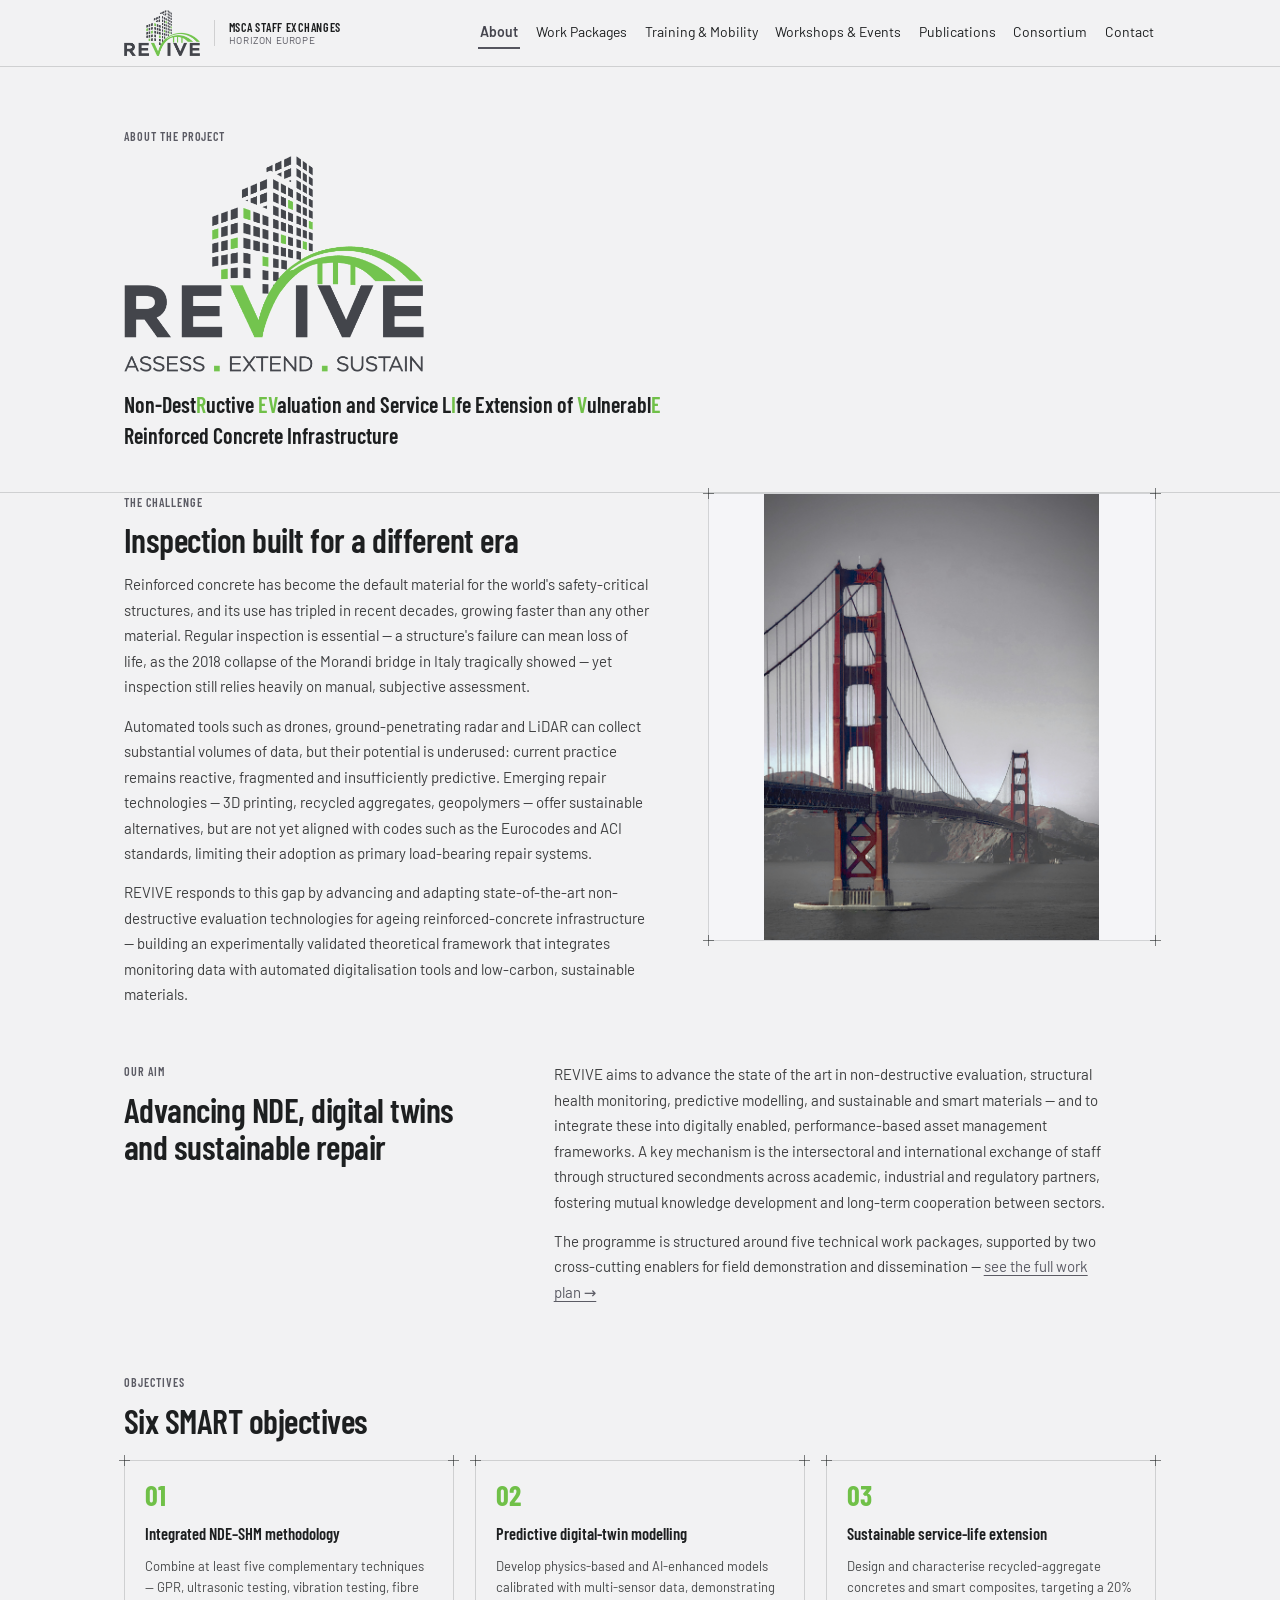
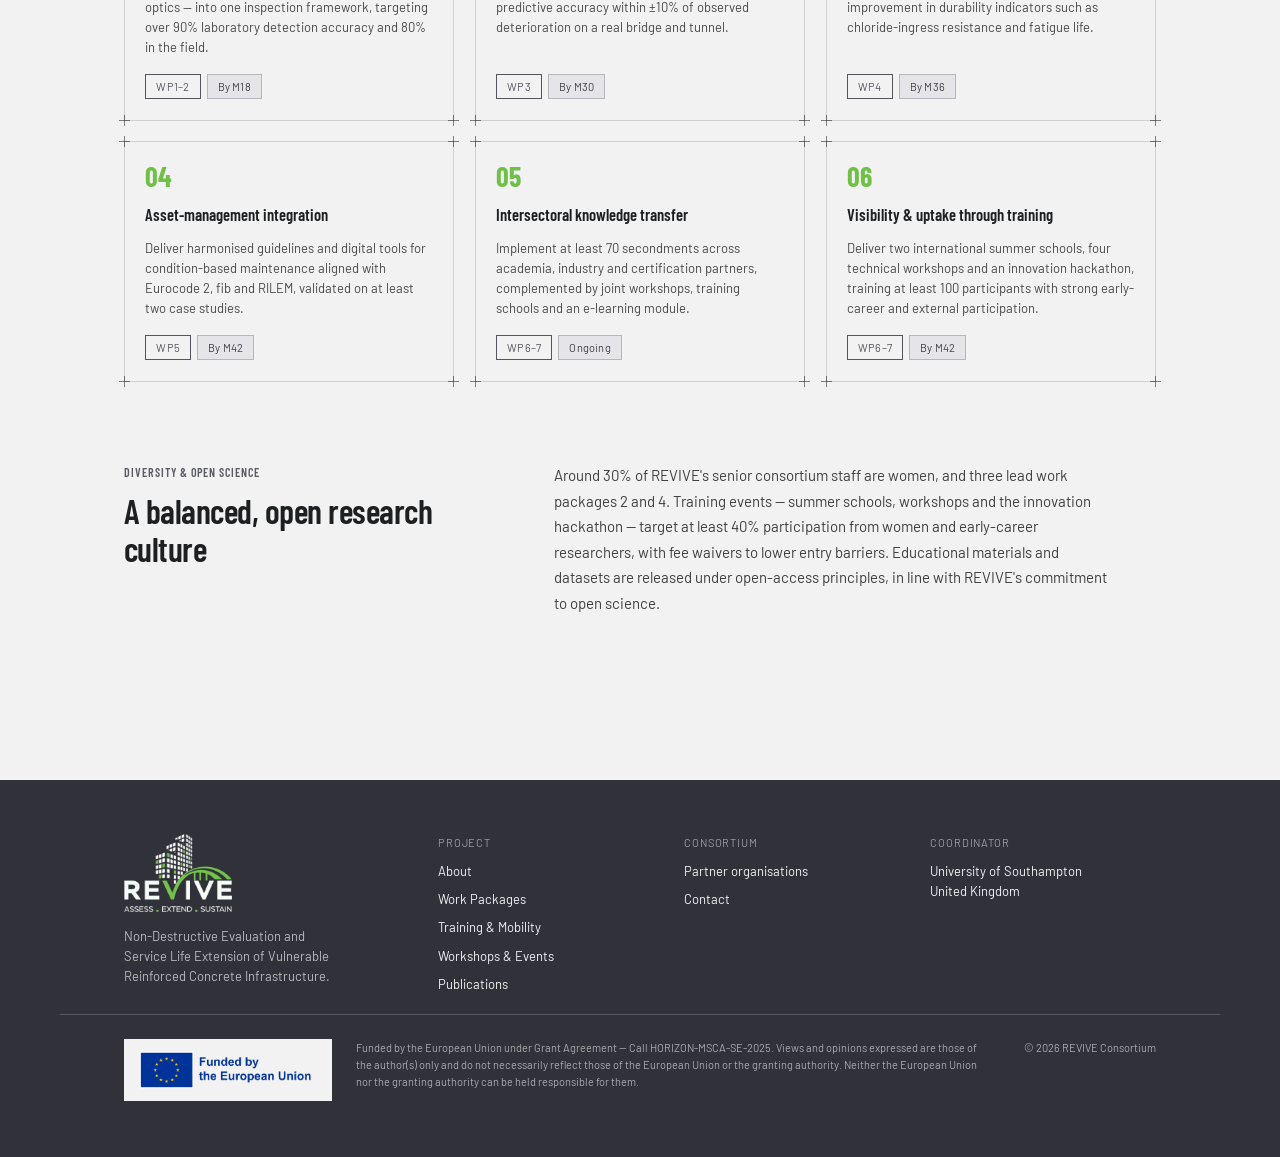
==== commit 766c6df2: "Add files via upload" ====
--- a/about.html
+++ b/about.html
@@ -46,9 +46,9 @@
     <p style="font-size:15px;line-height:1.7;color:color-mix(in srgb, var(--color-text) 85%, transparent);margin:0 0 var(--space-4)">Automated tools such as drones, ground-penetrating radar and LiDAR can collect substantial volumes of data, but their potential is underused: current practice remains reactive, fragmented and insufficiently predictive. Emerging repair technologies — 3D printing, recycled aggregates, geopolymers — offer sustainable alternatives, but are not yet aligned with codes such as the Eurocodes and ACI standards, limiting their adoption as primary load-bearing repair systems.</p>
     <p style="font-size:15px;line-height:1.7;color:color-mix(in srgb, var(--color-text) 85%, transparent);margin:0">REVIVE responds to this gap by advancing and adapting state-of-the-art non-destructive evaluation technologies for ageing reinforced-concrete infrastructure — building an experimentally validated theoretical framework that integrates monitoring data with automated digitalisation tools and low-carbon, sustainable materials.</p>
   </div>
-  <figure class="blueprint duotone" style="position:relative;margin:0;aspect-ratio:1/1">
+  <figure class="blueprint" style="position:relative;margin:0;aspect-ratio:1/1;background:var(--color-neutral-100)">
     <i class="corner tl"></i><i class="corner tr"></i><i class="corner bl"></i><i class="corner br"></i>
-    <img src="assets/about-photo.jpg" alt="Reinforced concrete inspection" style="width:100%;height:100%;object-fit:cover;display:block" onerror="this.style.display='none'">
+    <img src="assets/about-photo.jpg" alt="Reinforced concrete inspection" style="width:100%;height:100%;object-fit:contain;display:block" onerror="this.style.display='none'">
   </figure>
 </section>
 
--- a/site.css
+++ b/site.css
@@ -5,18 +5,6 @@
 a:not(.btn):hover { color: var(--color-accent-900); }
 
 .gridhead { position: relative; isolation: isolate; }
-.gridhead::before {
-  content: '';
-  position: absolute;
-  inset: 0;
-  z-index: -1;
-  background-image:
-    linear-gradient(to right, var(--color-divider) 1px, transparent 1px),
-    linear-gradient(to bottom, var(--color-divider) 1px, transparent 1px);
-  background-size: 48px 48px;
-  -webkit-mask-image: linear-gradient(to bottom, rgba(0,0,0,0.7), transparent 90%);
-  mask-image: linear-gradient(to bottom, rgba(0,0,0,0.7), transparent 90%);
-}
 
   .h1:hover { border-color:var(--color-accent);box-shadow:var(--shadow-md);transform:translateY(-3px); }
   .h2:hover { border-color:var(--color-accent);box-shadow:var(--shadow-md);transform:translateY(-3px); }
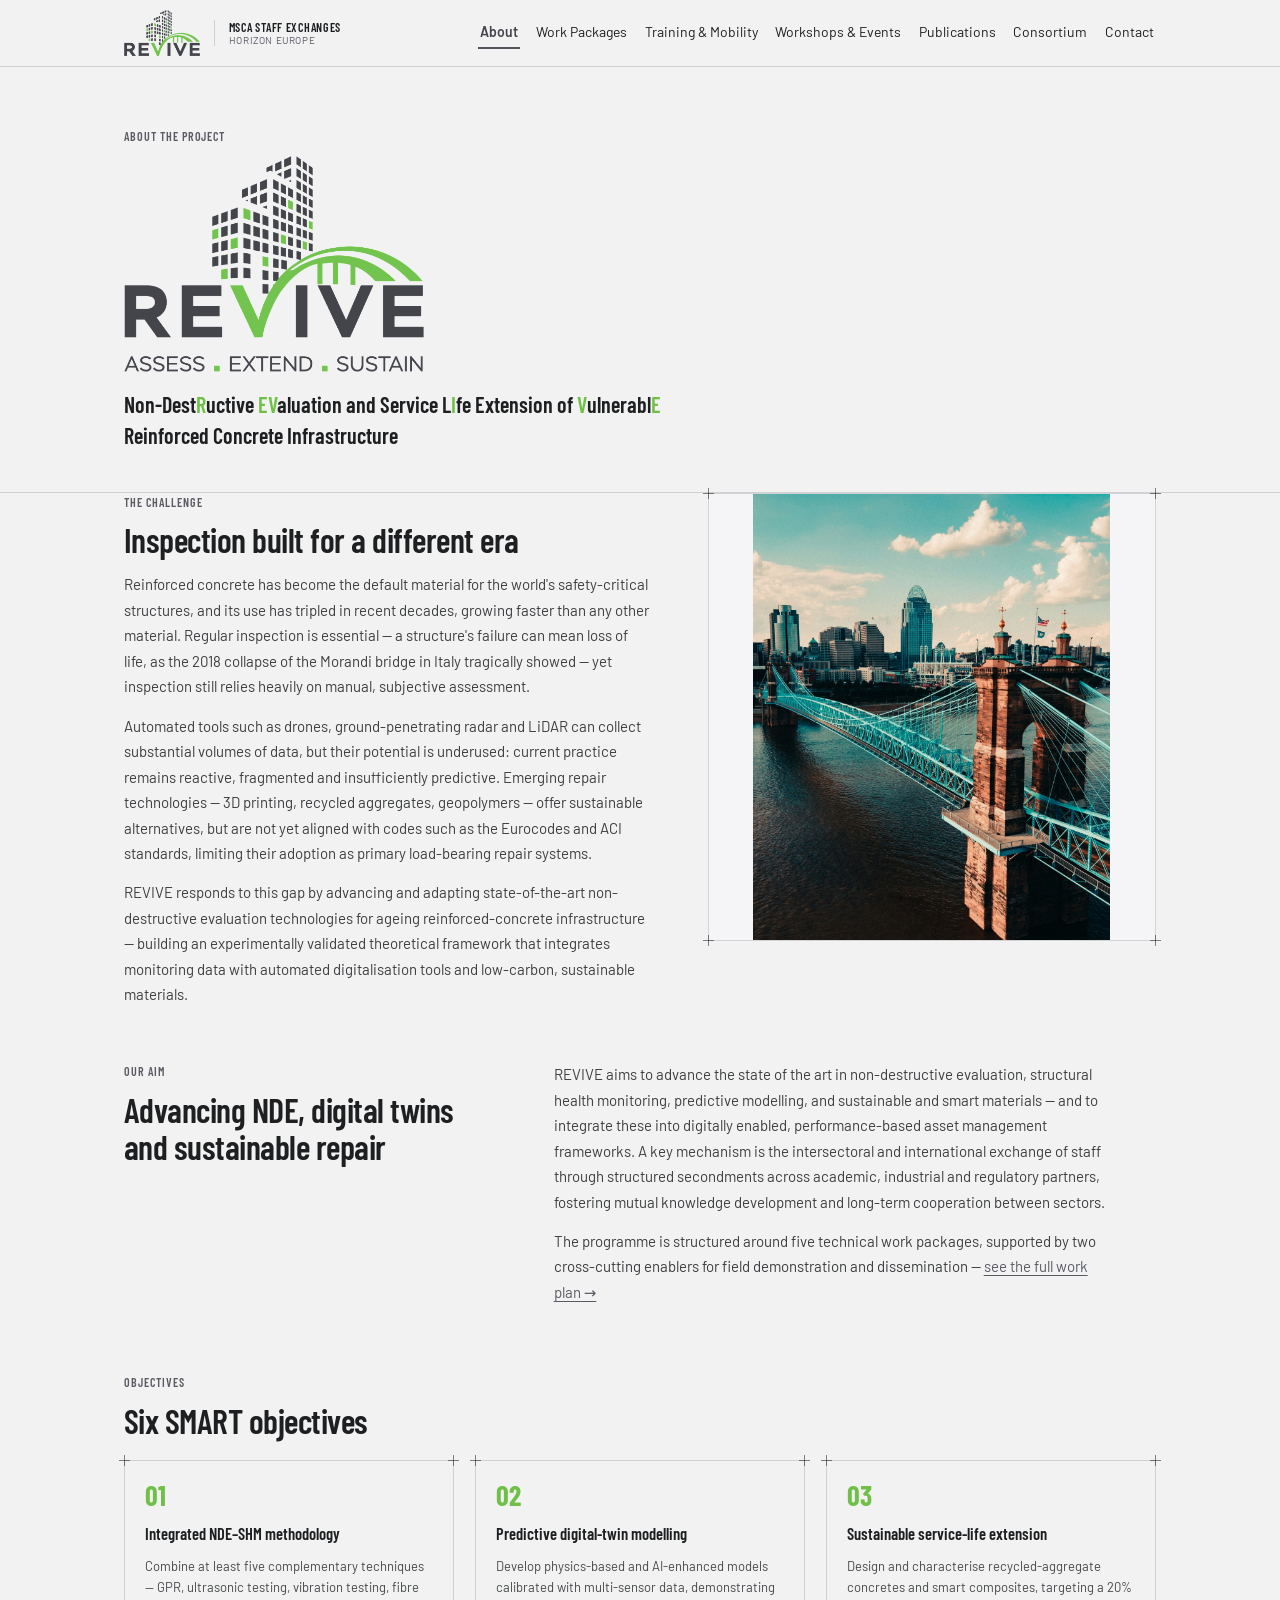
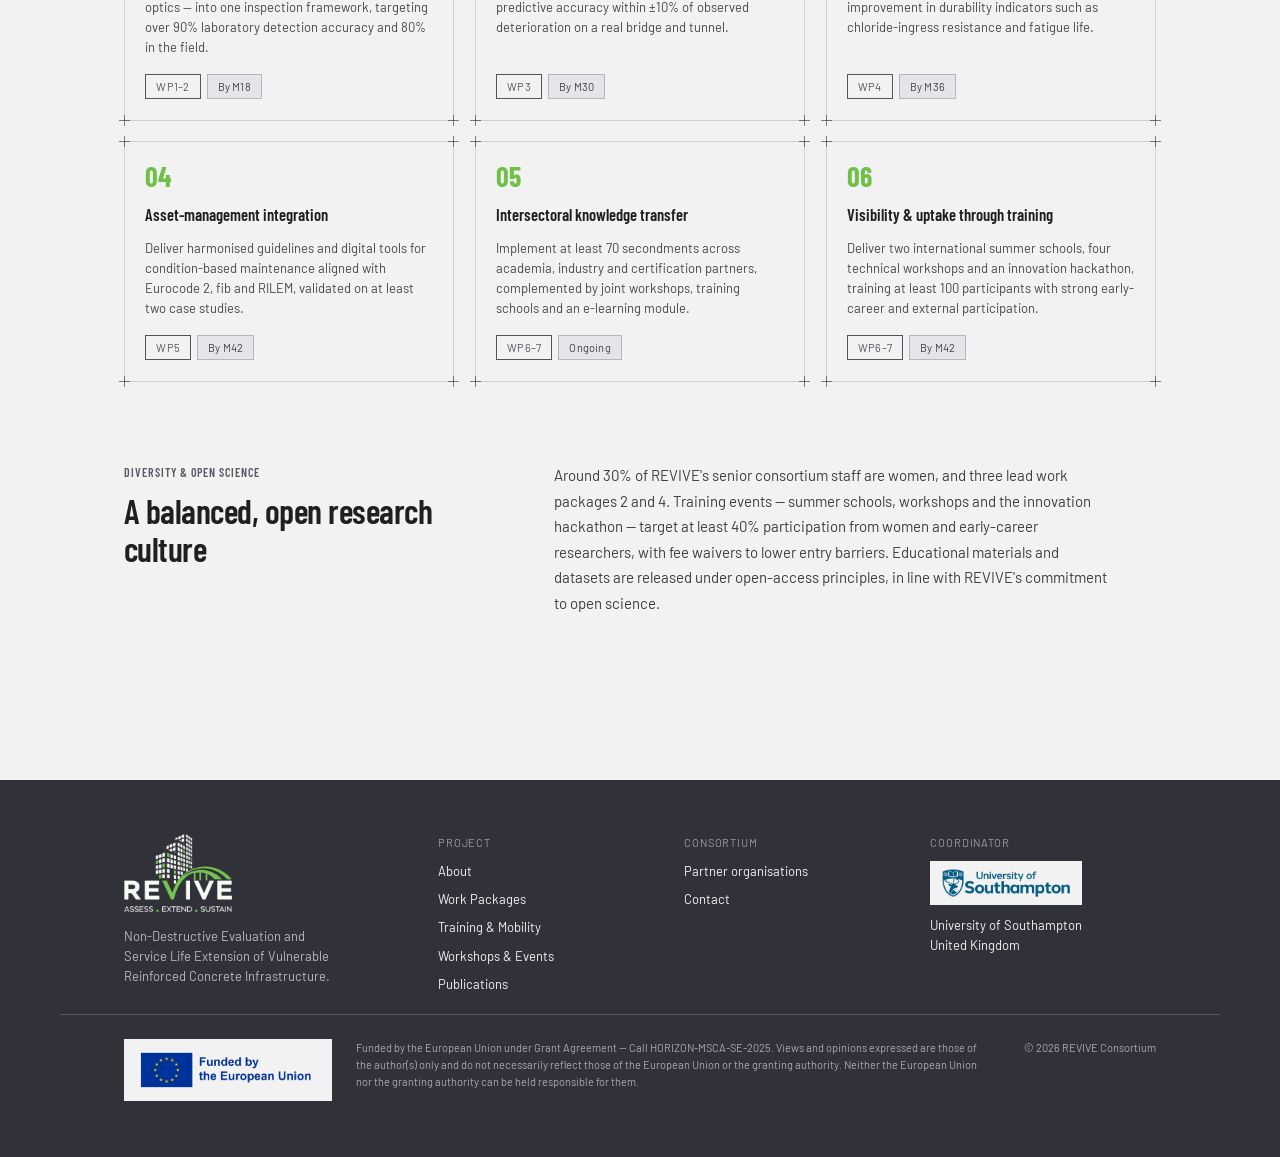
==== commit 489980b7: "Add files via upload" ====
--- a/about.html
+++ b/about.html
@@ -147,7 +147,7 @@
     </div>
     <div>
       <div style="font-size:11px;letter-spacing:.08em;text-transform:uppercase;color:color-mix(in srgb, var(--color-bg) 55%, transparent);margin-bottom:var(--space-3)">Coordinator</div>
-      <p style="font-size:13px;margin:0;color:var(--color-bg)">University of Southampton<br/>United Kingdom</p>
+      <span style="background:var(--color-bg);padding:8px 12px;display:inline-flex;margin-bottom:10px"><img src="assets/logos/uos.png" alt="University of Southampton logo" style="height:28px;width:auto;display:block" onerror="this.closest('span').style.display='none'"></span><p style="font-size:13px;margin:0;color:var(--color-bg)">University of Southampton<br/>United Kingdom</p>
     </div>
   </div>
   <div style="max-width:1160px;margin:0 auto;padding-top:24px;padding-bottom:56px;padding-left:clamp(20px,5vw,64px);padding-right:clamp(20px,5vw,64px);display:flex;align-items:flex-start;flex-wrap:wrap;column-gap:32px;row-gap:20px;border-top:1px solid color-mix(in srgb, var(--color-bg) 20%, transparent)">
